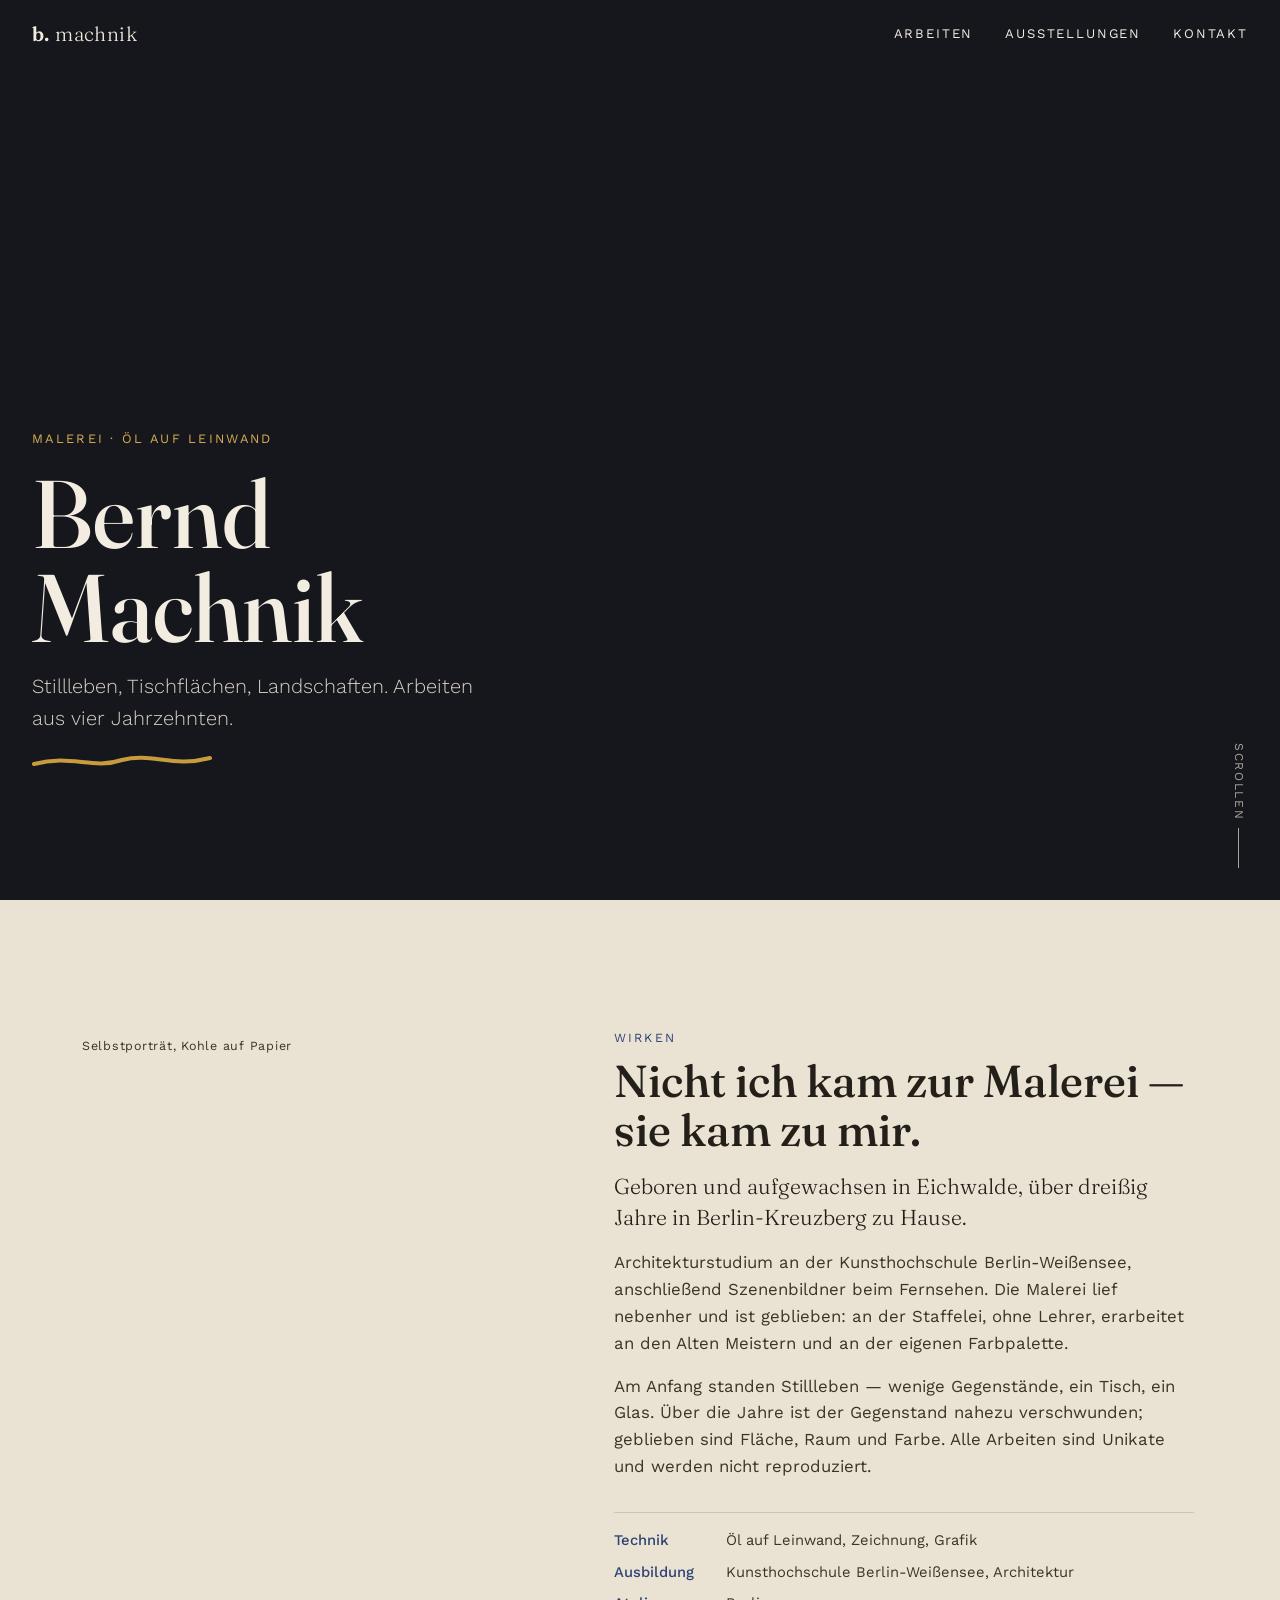
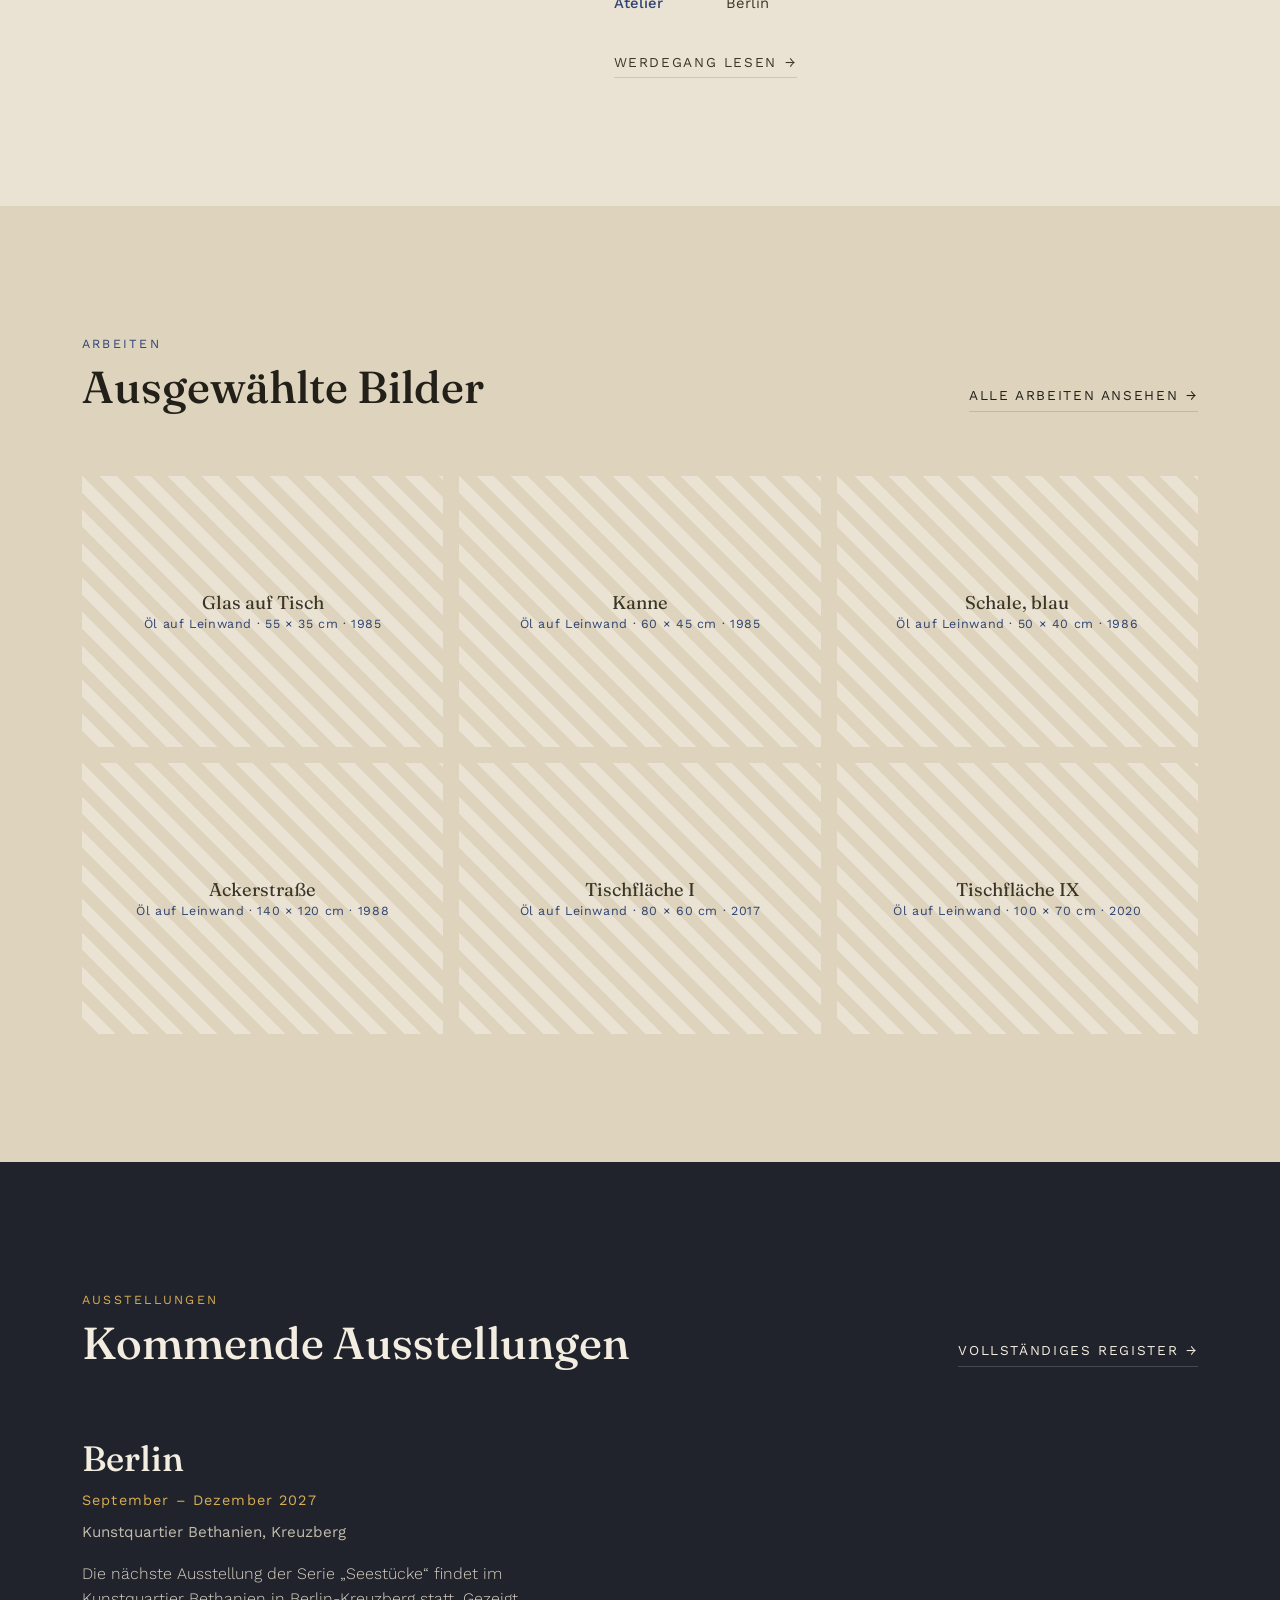
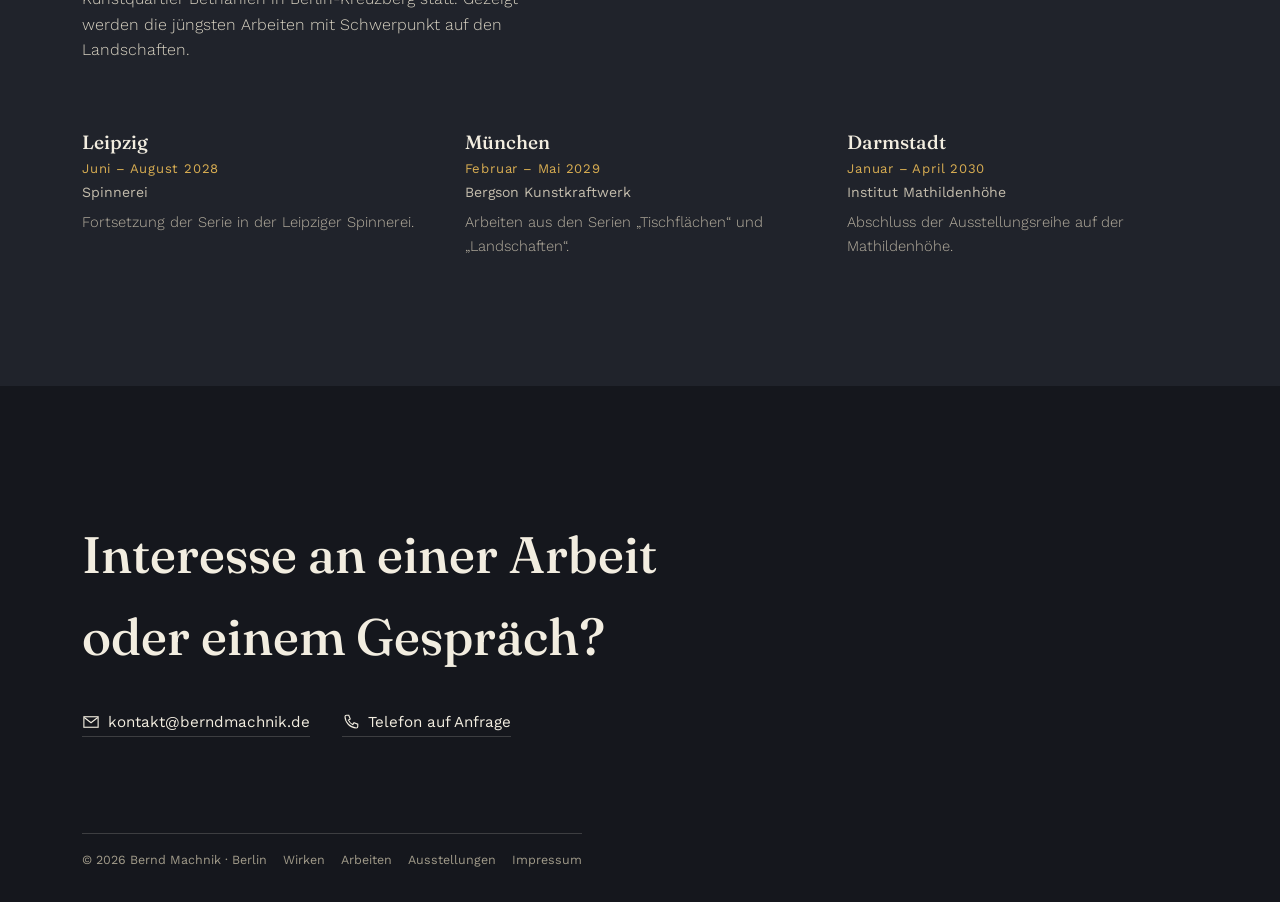
==== bmachnik/index.html @ 5a275e88 "Add files via upload" ====
<!DOCTYPE html>
<html lang="de">
<head>
  <meta charset="UTF-8">
  <meta name="viewport" content="width=device-width, initial-scale=1.0">
  <title>Bernd Machnik — Malerei</title>
  <meta name="description" content="Bernd Machnik, Maler in Berlin. Stillleben, Tischflächen, Landschaften und Grafik. Arbeiten aus vier Jahrzehnten.">
  <link rel="icon" href="icons/favicon.svg" type="image/svg+xml">
  <link rel="stylesheet" href="style.css">
</head>
<body>

  <!-- ============================================
       NAVIGATION
       Diese Navigation ist auf jeder Seite gleich.
       Änderst du hier etwas, ändere es bitte auch in
       wirken.html, arbeiten.html und ausstellungen.html.
       „Wirken“ steht bewusst NICHT im Menü — die Seite ist
       über die Startseite und die Fußzeile erreichbar.
       ============================================ -->
  <nav class="nav">
    <a href="index.html" class="nav__mark">b.<span> machnik</span></a>

    <button class="nav__toggle" type="button" aria-expanded="false" aria-controls="nav-links">
      <span></span><span></span><span></span>
      <span class="visually-hidden">Menü öffnen</span>
    </button>

    <ul class="nav__links" id="nav-links">
      <li><a href="arbeiten.html">Arbeiten</a></li>
      <li><a href="ausstellungen.html">Ausstellungen</a></li>
      <li><a href="#kontakt">Kontakt</a></li>
    </ul>
  </nav>


  <!-- ============================================
       HERO
       Bild austauschen: assets/hero.jpg
       (Empfehlung: ein Atelierfoto oder ein Bildausschnitt,
       quer, mindestens 2000 px breit)
       ============================================ -->
  <header class="hero" id="top">
    <img src="assets/hero.jpg" alt="Atelieransicht mit Arbeiten von Bernd Machnik" class="hero__image" onerror="this.style.display='none'">
    <div class="hero__scrim"></div>
    <div class="hero__content">
      <span class="hero__eyebrow">Malerei · Öl auf Leinwand</span>
      <h1 class="hero__name">Bernd<br>Machnik</h1>
      <p class="hero__tagline">Stillleben, Tischflächen, Landschaften. Arbeiten aus vier Jahrzehnten.</p>
      <svg class="brushstroke" viewBox="0 0 180 22" fill="none" xmlns="http://www.w3.org/2000/svg" aria-hidden="true">
        <path d="M2 14 C 40 4, 60 20, 90 10 C 120 2, 140 18, 178 8" stroke-width="4" stroke-linecap="round"/>
      </svg>
    </div>
    <span class="scroll-cue">Scrollen</span>
  </header>


  <!-- ============================================
       WIRKEN  (Kurzprofil)
       Der ausführliche Werdegang steht auf wirken.html.
       ============================================ -->
  <section class="wirken reveal" id="wirken">
    <div class="container wirken__grid">

      <figure class="wirken__portrait">
        <img src="assets/portrait.jpg" alt="Bernd Machnik, Selbstporträt" onerror="this.style.display='none'">
        <figcaption>Selbstporträt, Kohle auf Papier</figcaption>
      </figure>

      <div>
        <span class="section-label">Wirken</span>
        <h2 class="section-title">Nicht ich kam zur Malerei — sie kam zu mir.</h2>

        <div class="wirken__body">
          <p class="lead">
            Geboren und aufgewachsen in Eichwalde, über dreißig Jahre in Berlin-Kreuzberg
            zu Hause.
          </p>
          <p>
            Architekturstudium an der Kunsthochschule Berlin-Weißensee, anschließend
            Szenenbildner beim Fernsehen. Die Malerei lief nebenher und ist geblieben:
            an der Staffelei, ohne Lehrer, erarbeitet an den Alten Meistern und an der
            eigenen Farbpalette.
          </p>
          <p>
            Am Anfang standen Stillleben — wenige Gegenstände, ein Tisch, ein Glas.
            Über die Jahre ist der Gegenstand nahezu verschwunden; geblieben sind
            Fläche, Raum und Farbe. Alle Arbeiten sind Unikate und werden nicht
            reproduziert.
          </p>

          <div class="wirken__facts">
            <dl>
              <dt>Technik</dt>
              <dd>Öl auf Leinwand, Zeichnung, Grafik</dd>
              <dt>Ausbildung</dt>
              <dd>Kunsthochschule Berlin-Weißensee, Architektur</dd>
              <dt>Atelier</dt>
              <dd>Berlin</dd>
            </dl>
          </div>

          <p class="wirken__more">
            <a href="wirken.html" class="link-more">Werdegang lesen <span aria-hidden="true">→</span></a>
          </p>
        </div>
      </div>

    </div>
  </section>


  <!-- ============================================
       ARBEITEN  (Vorschau)
       Die Bilder kommen aus daten.js — alle Einträge
       mit  start: true.  Hier ist nichts einzutragen.
       ============================================ -->
  <section class="works reveal" id="arbeiten">
    <div class="container">

      <div class="section-head">
        <div>
          <span class="section-label">Arbeiten</span>
          <h2 class="section-title">Ausgewählte Bilder</h2>
        </div>
        <a href="arbeiten.html" class="link-more">Alle Arbeiten ansehen <span aria-hidden="true">→</span></a>
      </div>

      <div class="works__preview" data-works="preview"></div>

    </div>
  </section>


  <!-- ============================================
       AUSSTELLUNGEN  (Vorschau)
       Kommt ebenfalls aus daten.js.
       ============================================ -->
  <section class="shows reveal" id="ausstellungen">
    <div class="container">

      <div class="section-head">
        <div>
          <span class="section-label">Ausstellungen</span>
          <h2 class="section-title">Kommende Ausstellungen</h2>
        </div>
        <a href="ausstellungen.html" class="link-more link-more--light">Vollständiges Register <span aria-hidden="true">→</span></a>
      </div>

      <div class="show-feature" data-shows="feature"></div>
      <div class="show-cards" data-shows="cards"></div>

    </div>
  </section>


  <!-- ============================================
       KONTAKT / FUSSZEILE
       E-Mail-Adresse hier eintragen.
       ============================================ -->
  <footer class="contact" id="kontakt">
    <div class="container contact__inner">
      <h2 class="contact__title">Interesse an einer Arbeit oder einem Gespräch?</h2>

      <div class="contact__links">
        <a href="mailto:kontakt@berndmachnik.de" class="contact__link">
          <svg viewBox="0 0 24 24" fill="none" stroke="currentColor" stroke-width="1.5" aria-hidden="true">
            <rect x="2.5" y="5" width="19" height="14"/><path d="m3 6 9 7 9-7"/>
          </svg>
          kontakt@berndmachnik.de
        </a>
        <a href="tel:+49000000000" class="contact__link">
          <svg viewBox="0 0 24 24" fill="none" stroke="currentColor" stroke-width="1.5" aria-hidden="true">
            <path d="M6 3h3l2 5-2.5 1.5a12 12 0 0 0 6 6L16 13l5 2v3a2 2 0 0 1-2 2A16 16 0 0 1 4 5a2 2 0 0 1 2-2Z"/>
          </svg>
          Telefon auf Anfrage
        </a>
      </div>

      <div class="footer-bar">
        <span>© <span data-jahr>2026</span> Bernd Machnik · Berlin</span>
        <nav aria-label="Weitere Seiten">
          <a href="wirken.html">Wirken</a>
          <a href="arbeiten.html">Arbeiten</a>
          <a href="ausstellungen.html">Ausstellungen</a>
          <a href="impressum.html">Impressum</a>
        </nav>
      </div>
    </div>
  </footer>

  <script src="daten.js"></script>
  <script src="script.js"></script>
</body>
</html>
---- bmachnik/style.css ----
/* ============================================
   BERND MACHNIK — MALEREI
   Stylesheet

   Aufbau dieser Datei:
     1  Design-Tokens (Farben, Schriften, Abstände)
     2  Grundlagen
     3  Navigation
     4  Hero (nur Startseite)
     5  Seitenkopf (Unterseiten)
     6  Abschnitts-Überschriften
     7  Wirken / Profil
     8  Arbeiten (Raster, Filter, Lightbox)
     9  Ausstellungen
    10  Kontakt / Fußzeile
    11  Scroll-Einblendung
    12  Responsive

   Farben änderst du am besten NUR in Block 1.
   ============================================ */


/* ============================================
   1  DESIGN TOKENS
   ============================================ */

@import url('https://fonts.googleapis.com/css2?family=Fraunces:ital,opsz,wght@0,9..144,300;0,9..144,500;0,9..144,600;1,9..144,400&family=Work+Sans:wght@300;400;500;600&display=swap');

:root {
  --linen: #eae3d3;
  --linen-deep: #ded4bd;
  --linen-light: #f2ede0;
  --ink: #23201a;
  --ink-soft: #3a3527;
  --indigo: #20232b;
  --indigo-deep: #15171d;
  --ultramarine: #2e4374;
  --ochre: #c89b3c;
  --ochre-bright: #d9ae52;

  --line: rgba(35, 32, 26, 0.15);
  --line-light: rgba(242, 237, 224, 0.18);

  --font-display: 'Fraunces', Georgia, serif;
  --font-body: 'Work Sans', -apple-system, BlinkMacSystemFont, sans-serif;

  --space-1: 0.5rem;
  --space-2: 1rem;
  --space-3: 2rem;
  --space-4: 4rem;
  --space-5: 8rem;

  --nav-h: 68px;

  --ease: cubic-bezier(0.22, 1, 0.36, 1);
}


/* ============================================
   2  GRUNDLAGEN
   ============================================ */

* {
  box-sizing: border-box;
  margin: 0;
  padding: 0;
}

html {
  scroll-behavior: smooth;
  scroll-padding-top: var(--nav-h);
}

@media (prefers-reduced-motion: reduce) {
  html { scroll-behavior: auto; }
  *, *::before, *::after {
    animation-duration: 0.01ms !important;
    transition-duration: 0.01ms !important;
    scroll-behavior: auto !important;
  }
}

body {
  background: var(--linen);
  color: var(--ink);
  font-family: var(--font-body);
  font-weight: 400;
  line-height: 1.6;
  overflow-x: hidden;
}

a { color: inherit; }

img {
  max-width: 100%;
  display: block;
}

:focus-visible {
  outline: 3px solid var(--ochre);
  outline-offset: 3px;
}

.container {
  max-width: 1180px;
  margin: 0 auto;
  padding: 0 var(--space-3);
}

.container--wide {
  max-width: 1440px;
}

/* Nur für Screenreader sichtbar */
.visually-hidden {
  position: absolute;
  width: 1px; height: 1px;
  padding: 0; margin: -1px;
  overflow: hidden;
  clip: rect(0 0 0 0);
  white-space: nowrap;
}

/* Textlink mit Pfeil, z. B. „Alle Arbeiten ansehen“ */
.link-more {
  display: inline-flex;
  align-items: center;
  gap: 0.6em;
  font-size: 0.85rem;
  letter-spacing: 0.12em;
  text-transform: uppercase;
  text-decoration: none;
  padding-bottom: 4px;
  border-bottom: 1px solid var(--line);
  transition: border-color 0.3s var(--ease), color 0.3s var(--ease), gap 0.3s var(--ease);
}

.link-more:hover,
.link-more:focus-visible {
  color: var(--ultramarine);
  border-color: var(--ultramarine);
  gap: 1em;
}

.link-more--light {
  border-color: var(--line-light);
}

.link-more--light:hover,
.link-more--light:focus-visible {
  color: var(--ochre-bright);
  border-color: var(--ochre-bright);
}


/* ============================================
   3  NAVIGATION
   Liegt fest oben. Über dem Hero ist sie
   transparent, danach (und auf allen
   Unterseiten) hat sie einen Hintergrund.
   ============================================ */

.nav {
  position: fixed;
  top: 0; left: 0; right: 0;
  z-index: 60;
  height: var(--nav-h);
  display: flex;
  align-items: center;
  justify-content: space-between;
  padding: 0 var(--space-3);
  color: var(--linen-light);
  transition: background-color 0.4s var(--ease), color 0.4s var(--ease),
              box-shadow 0.4s var(--ease), border-color 0.4s var(--ease);
  border-bottom: 1px solid transparent;
}

/* Zustand: Hintergrund sichtbar */
.nav.is-solid,
.nav--solid {
  background: rgba(234, 227, 211, 0.94);
  backdrop-filter: blur(10px);
  -webkit-backdrop-filter: blur(10px);
  color: var(--ink);
  border-bottom-color: var(--line);
}

.nav__mark {
  font-family: var(--font-display);
  font-weight: 600;
  font-size: 1.25rem;
  letter-spacing: 0.02em;
  text-decoration: none;
  white-space: nowrap;
}

.nav__mark span {
  font-weight: 300;
}

.nav__links {
  display: flex;
  align-items: center;
  gap: var(--space-3);
  list-style: none;
}

.nav__links a {
  font-size: 0.82rem;
  letter-spacing: 0.14em;
  text-transform: uppercase;
  text-decoration: none;
  position: relative;
  padding: 4px 0;
  display: inline-block;
}

.nav__links a::after {
  content: '';
  position: absolute;
  left: 0; bottom: 0;
  width: 0; height: 1px;
  background: currentColor;
  transition: width 0.3s var(--ease);
}

.nav__links a:hover::after,
.nav__links a:focus-visible::after,
.nav__links a[aria-current="page"]::after {
  width: 100%;
}

/* Menü-Schalter für Mobilgeräte */
.nav__toggle {
  display: none;
  width: 40px; height: 40px;
  border: none;
  background: none;
  color: inherit;
  cursor: pointer;
  padding: 8px;
}

.nav__toggle span {
  display: block;
  height: 1.5px;
  background: currentColor;
  margin: 5px 0;
  transition: transform 0.3s var(--ease), opacity 0.3s var(--ease);
}

.nav.is-open .nav__toggle span:nth-child(1) { transform: translateY(6.5px) rotate(45deg); }
.nav.is-open .nav__toggle span:nth-child(2) { opacity: 0; }
.nav.is-open .nav__toggle span:nth-child(3) { transform: translateY(-6.5px) rotate(-45deg); }


/* ============================================
   4  HERO (nur Startseite)
   Bild austauschen: assets/hero.jpg
   ============================================ */

.hero {
  position: relative;
  height: 100svh;
  min-height: 560px;
  display: flex;
  align-items: flex-end;
  overflow: hidden;
  background: var(--indigo-deep);
}

.hero__image {
  position: absolute;
  inset: 0;
  width: 100%; height: 100%;
  object-fit: cover;
  opacity: 0.85;
  transform: scale(1.04);
}

.hero__scrim {
  position: absolute;
  inset: 0;
  background: linear-gradient(180deg,
    rgba(21, 23, 29, 0.45) 0%,
    rgba(21, 23, 29, 0.35) 45%,
    rgba(21, 23, 29, 0.92) 100%);
}

.hero__content {
  position: relative;
  z-index: 2;
  padding: 0 var(--space-3) var(--space-5);
  color: var(--linen-light);
  width: 100%;
}

.hero__eyebrow {
  font-size: 0.8rem;
  letter-spacing: 0.18em;
  text-transform: uppercase;
  color: var(--ochre-bright);
  display: block;
  margin-bottom: var(--space-2);
  opacity: 0;
  animation: fade-up 0.9s var(--ease) 0.2s forwards;
}

.hero__name {
  font-family: var(--font-display);
  font-weight: 500;
  font-size: clamp(2.6rem, 8vw, 6rem);
  line-height: 0.98;
  max-width: 14ch;
  opacity: 0;
  animation: fade-up 1s var(--ease) 0.4s forwards;
}

.hero__tagline {
  font-size: clamp(1rem, 2vw, 1.25rem);
  font-weight: 300;
  max-width: 38ch;
  margin-top: var(--space-2);
  color: #d8d2c2;
  opacity: 0;
  animation: fade-up 1s var(--ease) 0.6s forwards;
}

.brushstroke {
  display: block;
  width: 180px; height: 22px;
  margin-top: var(--space-2);
  opacity: 0;
  animation: fade-up 1s var(--ease) 0.8s forwards;
}

.brushstroke path { stroke: var(--ochre); }

@keyframes fade-up {
  from { opacity: 0; transform: translateY(16px); }
  to   { opacity: 1; transform: translateY(0); }
}

.scroll-cue {
  position: absolute;
  bottom: var(--space-3);
  right: var(--space-3);
  z-index: 2;
  color: #d8d2c2;
  font-size: 0.75rem;
  letter-spacing: 0.14em;
  text-transform: uppercase;
  writing-mode: vertical-rl;
  display: flex;
  align-items: center;
  gap: var(--space-1);
  opacity: 0.75;
}

.scroll-cue::after {
  content: '';
  width: 1px; height: 40px;
  background: currentColor;
  animation: scroll-pulse 2s ease-in-out infinite;
}

@keyframes scroll-pulse {
  0%, 100% { opacity: 0.3; }
  50%      { opacity: 1; }
}


/* ============================================
   5  SEITENKOPF (Unterseiten)
   ============================================ */

.page-head {
  padding: calc(var(--nav-h) + var(--space-4)) 0 var(--space-4);
  border-bottom: 1px solid var(--line);
}

.page-head__title {
  font-family: var(--font-display);
  font-weight: 500;
  font-size: clamp(2.4rem, 6vw, 4rem);
  line-height: 1.05;
}

.page-head__intro {
  margin-top: var(--space-2);
  max-width: 56ch;
  font-size: 1.05rem;
  font-weight: 300;
  color: var(--ink-soft);
}

.page-head__rule {
  width: 80px; height: 2px;
  background: var(--ochre);
  margin-top: var(--space-3);
}


/* ============================================
   6  ABSCHNITTS-ÜBERSCHRIFTEN
   ============================================ */

.section-label {
  font-size: 0.78rem;
  letter-spacing: 0.18em;
  text-transform: uppercase;
  color: var(--ultramarine);
  display: block;
  margin-bottom: var(--space-1);
}

.section-title {
  font-family: var(--font-display);
  font-weight: 500;
  font-size: clamp(1.8rem, 4vw, 2.8rem);
  line-height: 1.1;
}

.section-head {
  display: flex;
  align-items: flex-end;
  justify-content: space-between;
  gap: var(--space-3);
  flex-wrap: wrap;
  margin-bottom: var(--space-4);
}


/* ============================================
   7  WIRKEN / PROFIL
   ============================================ */

.wirken {
  position: relative;
  padding: var(--space-5) 0;
}

.wirken__grid {
  display: grid;
  grid-template-columns: 1fr 1.25fr;
  gap: var(--space-4);
  align-items: start;
}

.wirken__portrait {
  position: relative;
}

.wirken__portrait img {
  width: 100%;
  aspect-ratio: 4 / 5;
  object-fit: cover;
  filter: grayscale(0.15);
}

.wirken__portrait figcaption {
  margin-top: var(--space-1);
  font-size: 0.78rem;
  letter-spacing: 0.06em;
  color: var(--ink-soft);
}

.wirken__body {
  margin-top: var(--space-2);
  font-size: 1.05rem;
  max-width: 58ch;
  color: var(--ink-soft);
}

.wirken__body p + p { margin-top: var(--space-2); }

.wirken__body .lead {
  font-family: var(--font-display);
  font-size: 1.35rem;
  font-weight: 300;
  line-height: 1.45;
  color: var(--ink);
}

.wirken__facts {
  margin-top: var(--space-3);
  border-top: 1px solid var(--line);
  padding-top: var(--space-2);
}

.wirken__facts dl {
  display: grid;
  grid-template-columns: auto 1fr;
  gap: var(--space-1) var(--space-3);
  font-size: 0.92rem;
}

.wirken__facts dt {
  color: var(--ultramarine);
  font-weight: 500;
}

.wirken__more { margin-top: var(--space-3); }

/* Lebenslauf auf der Seite „Wirken“ */
.vita {
  padding: var(--space-5) 0;
  background: var(--linen-deep);
}

.vita__list {
  list-style: none;
  border-top: 1px solid var(--line);
  max-width: 900px;
}

.vita__list li {
  display: grid;
  grid-template-columns: 7rem 1fr;
  gap: var(--space-3);
  padding: var(--space-2) 0;
  border-bottom: 1px solid var(--line);
}

.vita__year {
  font-family: var(--font-display);
  font-weight: 500;
  color: var(--ultramarine);
  white-space: nowrap;
}

/* Zitat-Block */
.pull-quote {
  padding: var(--space-5) 0;
}

.pull-quote blockquote {
  font-family: var(--font-display);
  font-weight: 300;
  font-style: italic;
  font-size: clamp(1.3rem, 3vw, 2rem);
  line-height: 1.4;
  max-width: 24ch;
  border-left: 2px solid var(--ochre);
  padding-left: var(--space-3);
}

.pull-quote cite {
  display: block;
  margin-top: var(--space-2);
  font-family: var(--font-body);
  font-style: normal;
  font-size: 0.85rem;
  letter-spacing: 0.1em;
  text-transform: uppercase;
  color: var(--ink-soft);
}


/* ============================================
   8  ARBEITEN
   ============================================ */

.works {
  padding: var(--space-5) 0;
  background: var(--linen-deep);
}

.works--page {
  background: var(--linen);
  padding-top: var(--space-4);
}

/* --- Filter --- */

.filters {
  display: flex;
  flex-wrap: wrap;
  gap: var(--space-1);
  margin-bottom: var(--space-4);
}

.filter-btn {
  font-family: inherit;
  font-size: 0.82rem;
  letter-spacing: 0.08em;
  color: var(--ink-soft);
  background: transparent;
  border: 1px solid var(--line);
  padding: 0.6em 1.2em;
  cursor: pointer;
  transition: background-color 0.3s var(--ease), color 0.3s var(--ease),
              border-color 0.3s var(--ease);
}

.filter-btn em {
  font-style: normal;
  opacity: 0.6;
  margin-left: 0.4em;
}

.filter-btn:hover {
  border-color: var(--ultramarine);
  color: var(--ultramarine);
}

.filter-btn[aria-pressed="true"] {
  background: var(--indigo);
  border-color: var(--indigo);
  color: var(--linen-light);
}

.filter-btn[aria-pressed="true"] em { opacity: 0.7; }

/* --- Vorschau-Raster (Startseite): gleichmäßig --- */

.works__preview {
  display: grid;
  grid-template-columns: repeat(3, 1fr);
  gap: var(--space-2);
}

.works__preview .work {
  aspect-ratio: 4 / 3;
}

.works__preview .work img {
  width: 100%; height: 100%;
  object-fit: cover;
}

/* --- Volles Raster (Seite „Arbeiten“): echte Bildformate --- */

.works__grid {
  column-count: 3;
  column-gap: var(--space-2);
}

.works__grid .work {
  break-inside: avoid;
  margin-bottom: var(--space-2);
}

.works__empty {
  padding: var(--space-4) 0;
  color: var(--ink-soft);
  font-style: italic;
}

/* --- Einzelnes Werk --- */

.work {
  position: relative;
  display: block;
  width: 100%;
  overflow: hidden;
  background: var(--linen);
  border: none;
  padding: 0;
  cursor: zoom-in;
  text-align: left;
  font-family: inherit;
  color: inherit;
}

.work img {
  width: 100%;
  transition: transform 0.7s var(--ease), filter 0.7s var(--ease);
}

.work:hover img,
.work:focus-visible img {
  transform: scale(1.04);
  filter: saturate(1.06);
}

.work__caption {
  position: absolute;
  inset: auto 0 0 0;
  padding: var(--space-3) var(--space-2) var(--space-2);
  color: var(--linen-light);
  background: linear-gradient(0deg, rgba(21, 23, 29, 0.9) 0%, rgba(21, 23, 29, 0) 100%);
  transform: translateY(8px);
  opacity: 0;
  transition: opacity 0.4s var(--ease), transform 0.4s var(--ease);
}

.work:hover .work__caption,
.work:focus-visible .work__caption {
  opacity: 1;
  transform: translateY(0);
}

.work__caption span { display: block; }

.work__title {
  font-family: var(--font-display);
  font-size: 1.15rem;
  line-height: 1.2;
}

.work__meta {
  font-size: 0.78rem;
  letter-spacing: 0.05em;
  color: var(--ochre-bright);
  margin-top: 2px;
}

/* Platzhalter, solange eine Bilddatei noch fehlt */
.work.is-missing {
  background: repeating-linear-gradient(
    45deg,
    var(--linen-deep),
    var(--linen-deep) 12px,
    var(--linen) 12px,
    var(--linen) 24px
  );
  aspect-ratio: 4 / 3;
  display: flex;
  align-items: center;
  justify-content: center;
  cursor: default;
}

.work.is-missing img { display: none; }

.work.is-missing .work__caption {
  position: static;
  opacity: 1;
  transform: none;
  background: none;
  color: var(--ink-soft);
  text-align: center;
  padding: var(--space-2);
}

.work.is-missing .work__meta { color: var(--ultramarine); }

/* --- Lightbox --- */

.lightbox {
  position: fixed;
  inset: 0;
  z-index: 100;
  background: rgba(21, 23, 29, 0.96);
  display: flex;
  align-items: center;
  justify-content: center;
  padding: var(--space-3);
  opacity: 0;
  visibility: hidden;
  transition: opacity 0.35s var(--ease), visibility 0.35s var(--ease);
}

.lightbox.is-open {
  opacity: 1;
  visibility: visible;
}

.lightbox__figure {
  max-width: min(1100px, 92vw);
  max-height: 88vh;
  display: flex;
  flex-direction: column;
  align-items: center;
  gap: var(--space-2);
}

.lightbox__figure img {
  max-height: 76vh;
  width: auto;
  object-fit: contain;
}

.lightbox__caption {
  color: var(--linen-light);
  text-align: center;
  font-size: 0.9rem;
}

.lightbox__caption strong {
  font-family: var(--font-display);
  font-weight: 500;
  font-size: 1.1rem;
  display: block;
}

.lightbox__caption span {
  color: #a19b8a;
  letter-spacing: 0.05em;
}

.lightbox__btn {
  position: absolute;
  background: none;
  border: 1px solid var(--line-light);
  color: var(--linen-light);
  width: 48px; height: 48px;
  font-size: 1.4rem;
  line-height: 1;
  cursor: pointer;
  transition: border-color 0.3s var(--ease), color 0.3s var(--ease);
}

.lightbox__btn:hover { border-color: var(--ochre-bright); color: var(--ochre-bright); }

.lightbox__close { top: var(--space-3); right: var(--space-3); }
.lightbox__prev  { left: var(--space-3);  top: 50%; transform: translateY(-50%); }
.lightbox__next  { right: var(--space-3); top: 50%; transform: translateY(-50%); }


/* ============================================
   9  AUSSTELLUNGEN
   ============================================ */

.shows {
  padding: var(--space-5) 0;
  background: var(--indigo);
  color: var(--linen-light);
}

.shows .section-label { color: var(--ochre-bright); }

/* Große, hervorgehobene Ausstellung */
.show-feature {
  display: grid;
  grid-template-columns: 1.15fr 1fr;
  gap: var(--space-4);
  align-items: center;
  margin-bottom: var(--space-4);
}

.show-feature__media {
  aspect-ratio: 16 / 10;
  overflow: hidden;
  background: var(--indigo-deep);
}

.show-feature__media img {
  width: 100%; height: 100%;
  object-fit: cover;
}

.show-feature__place {
  font-family: var(--font-display);
  font-weight: 500;
  font-size: clamp(1.5rem, 3vw, 2.2rem);
}

.show-feature__date {
  color: var(--ochre-bright);
  font-size: 0.9rem;
  letter-spacing: 0.08em;
  margin-top: 2px;
}

.show-feature__house {
  margin-top: var(--space-1);
  font-size: 0.95rem;
  color: #c3bcac;
}

.show-feature__text {
  margin-top: var(--space-2);
  max-width: 46ch;
  font-weight: 300;
  color: #d8d2c2;
}

/* Reihe kleinerer Ausstellungen */
.show-cards {
  display: grid;
  grid-template-columns: repeat(3, 1fr);
  gap: var(--space-3);
}

.show-card__media {
  aspect-ratio: 3 / 2;
  overflow: hidden;
  background: var(--indigo-deep);
  margin-bottom: var(--space-2);
}

.show-card__media img {
  width: 100%; height: 100%;
  object-fit: cover;
  transition: transform 0.7s var(--ease);
}

.show-card:hover .show-card__media img { transform: scale(1.04); }

.show-card__place {
  font-family: var(--font-display);
  font-weight: 500;
  font-size: 1.2rem;
}

.show-card__date {
  color: var(--ochre-bright);
  font-size: 0.82rem;
  letter-spacing: 0.06em;
}

.show-card__house {
  font-size: 0.88rem;
  color: #c3bcac;
  margin-top: 2px;
}

.show-card__text {
  margin-top: var(--space-1);
  font-size: 0.92rem;
  font-weight: 300;
  color: #b8b1a1;
}

.shows__footer {
  margin-top: var(--space-4);
  padding-top: var(--space-3);
  border-top: 1px solid var(--line-light);
}

/* Register auf der Seite „Ausstellungen“ */
.register {
  padding: var(--space-4) 0 var(--space-5);
}

.register__group + .register__group { margin-top: var(--space-5); }

.register__heading {
  font-family: var(--font-display);
  font-weight: 500;
  font-size: 1.6rem;
  padding-bottom: var(--space-1);
  border-bottom: 2px solid var(--ochre);
  margin-bottom: var(--space-3);
  display: inline-block;
}

.register__list { list-style: none; }

.register__item {
  display: grid;
  grid-template-columns: 11rem 1fr;
  gap: var(--space-3);
  padding: var(--space-3) 0;
  border-bottom: 1px solid var(--line);
}

.register__when {
  font-family: var(--font-display);
  font-weight: 500;
  color: var(--ultramarine);
  line-height: 1.3;
}

.register__place {
  font-family: var(--font-display);
  font-weight: 500;
  font-size: 1.25rem;
}

.register__house {
  font-size: 0.95rem;
  color: var(--ink-soft);
  margin-top: 2px;
}

.register__text {
  margin-top: var(--space-1);
  max-width: 62ch;
  font-weight: 300;
  color: var(--ink-soft);
}


/* ============================================
   10  KONTAKT / FUSSZEILE
   ============================================ */

.contact {
  background: var(--indigo-deep);
  color: var(--linen-light);
  padding: var(--space-5) 0 var(--space-3);
}

.contact__inner {
  display: flex;
  flex-direction: column;
  align-items: flex-start;
  gap: var(--space-3);
}

.contact__title {
  font-family: var(--font-display);
  font-weight: 500;
  font-size: clamp(2rem, 5vw, 3.2rem);
  max-width: 18ch;
}

.contact__links {
  display: flex;
  gap: var(--space-3);
  flex-wrap: wrap;
}

.contact__link {
  display: inline-flex;
  align-items: center;
  gap: var(--space-1);
  text-decoration: none;
  font-size: 0.95rem;
  padding-bottom: 2px;
  border-bottom: 1px solid var(--line-light);
  transition: border-color 0.3s var(--ease), color 0.3s var(--ease);
}

.contact__link:hover,
.contact__link:focus-visible {
  border-color: var(--ochre-bright);
  color: var(--ochre-bright);
}

.contact__link svg,
.contact__link img { width: 18px; height: 18px; }

.footer-bar {
  margin-top: var(--space-4);
  padding-top: var(--space-2);
  border-top: 1px solid var(--line-light);
  display: flex;
  justify-content: space-between;
  align-items: center;
  font-size: 0.78rem;
  color: #a19b8a;
  flex-wrap: wrap;
  gap: var(--space-2);
}

.footer-bar nav {
  display: flex;
  gap: var(--space-2);
  flex-wrap: wrap;
}

.footer-bar a {
  text-decoration: none;
  transition: color 0.3s var(--ease);
}

.footer-bar a:hover { color: var(--ochre-bright); }


/* ============================================
   11  SCROLL-EINBLENDUNG
   ============================================ */

.reveal {
  opacity: 0;
  transform: translateY(24px);
  transition: opacity 0.8s var(--ease), transform 0.8s var(--ease);
}

.reveal.is-visible {
  opacity: 1;
  transform: translateY(0);
}


/* ============================================
   12  RESPONSIVE
   ============================================ */

@media (max-width: 1000px) {
  .works__grid { column-count: 2; }
  .show-cards  { grid-template-columns: repeat(2, 1fr); }
}

@media (max-width: 800px) {
  :root { --space-5: 5rem; --space-4: 3rem; }

  .wirken__grid,
  .show-feature {
    grid-template-columns: 1fr;
    gap: var(--space-3);
  }

  .works__preview { grid-template-columns: repeat(2, 1fr); }

  .register__item,
  .vita__list li {
    grid-template-columns: 1fr;
    gap: var(--space-1);
  }

  /* Mobiles Menü */
  .nav__toggle { display: block; }

  .nav__links {
    position: fixed;
    inset: var(--nav-h) 0 auto 0;
    flex-direction: column;
    align-items: flex-start;
    gap: 0;
    background: var(--linen);
    border-bottom: 1px solid var(--line);
    color: var(--ink);
    padding: var(--space-2) var(--space-3) var(--space-3);
    transform: translateY(-120%);
    transition: transform 0.4s var(--ease);
  }

  .nav.is-open .nav__links { transform: translateY(0); }

  .nav__links a {
    font-size: 1rem;
    padding: var(--space-2) 0;
    width: 100%;
  }
}

@media (max-width: 560px) {
  :root { --space-3: 1.25rem; }

  .works__preview,
  .works__grid { column-count: 1; grid-template-columns: 1fr; }

  .show-cards { grid-template-columns: 1fr; }

  .lightbox__prev { left: var(--space-1); }
  .lightbox__next { right: var(--space-1); }

  .footer-bar { flex-direction: column; align-items: flex-start; }
}

@media print {
  .nav, .scroll-cue, .lightbox, .filters { display: none !important; }
  .reveal { opacity: 1; transform: none; }
  body { background: #fff; color: #000; }
}
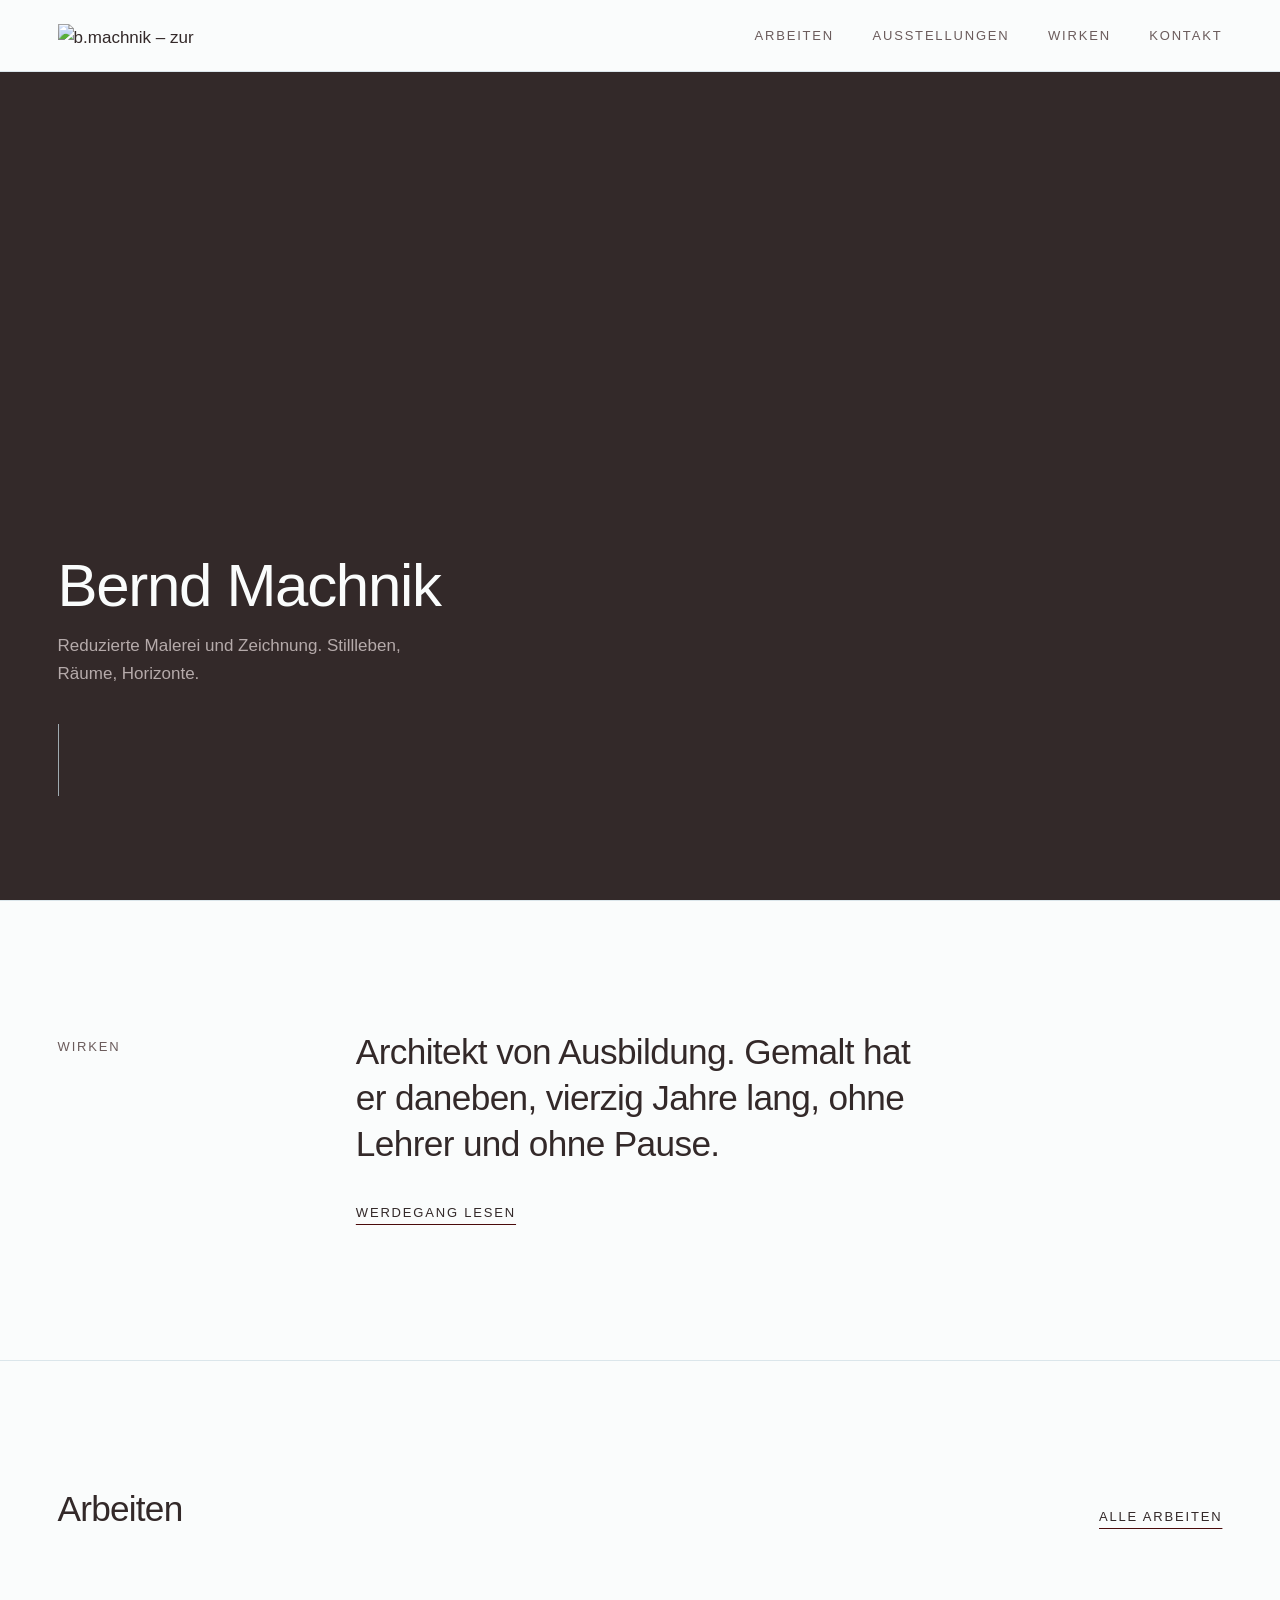
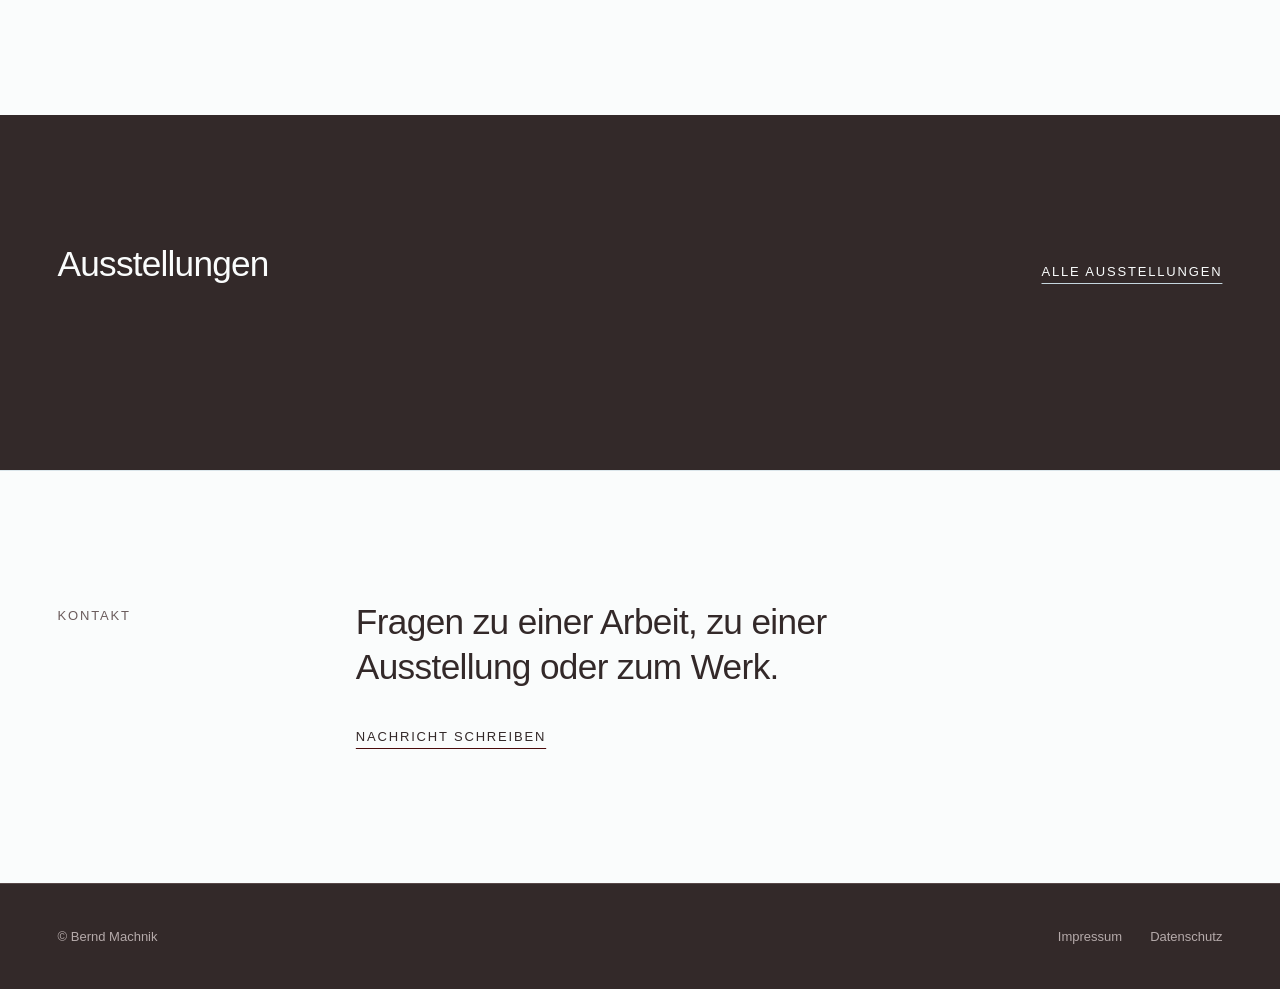
==== commit e8efaaa0: "Add files via upload" ====
--- a/bmachnik/index.html
+++ b/bmachnik/index.html
@@ -1,195 +1,120 @@
-<!DOCTYPE html>
+<!doctype html>
 <html lang="de">
 <head>
-  <meta charset="UTF-8">
-  <meta name="viewport" content="width=device-width, initial-scale=1.0">
-  <title>Bernd Machnik — Malerei</title>
-  <meta name="description" content="Bernd Machnik, Maler in Berlin. Stillleben, Tischflächen, Landschaften und Grafik. Arbeiten aus vier Jahrzehnten.">
-  <link rel="icon" href="icons/favicon.svg" type="image/svg+xml">
+  <meta charset="utf-8">
+  <meta name="viewport" content="width=device-width, initial-scale=1">
+  <title>Bernd Machnik – Malerei und Zeichnung</title>
+  <meta name="description" content="Bernd Machnik, Maler und Zeichner, Atelier in Wildau bei Berlin. Stillleben, Tischflächen, Landschaften und Zeichnungen mit dem Kugelschreiber.">
+  <meta name="theme-color" content="#fafcfc">
+  <link rel="canonical" href="https://berndmachnik.de/">
+  <meta property="og:type" content="website">
+  <meta property="og:locale" content="de_DE">
+  <meta property="og:site_name" content="b.machnik">
+  <meta property="og:title" content="Bernd Machnik – Malerei und Zeichnung">
+  <meta property="og:description" content="Stillleben, Tischflächen, Landschaften und Zeichnungen.">
+  <meta property="og:url" content="https://berndmachnik.de/">
+  <meta property="og:image" content="https://berndmachnik.de/bilder/seite/og.jpg">
+  <link rel="icon" href="favicon.svg" type="image/svg+xml">
+  <link rel="preload" href="fonts/work-sans-latin-wght-normal.woff2" as="font" type="font/woff2" crossorigin>
   <link rel="stylesheet" href="style.css">
+  <script>document.documentElement.classList.add("js");</script>
+  <script src="daten.js" defer></script>
+  <script src="site.js" defer></script>
 </head>
-<body>
+<body data-seite="start">
+  <a class="sprunglink" href="#inhalt">Zum Inhalt</a>
 
-  <!-- ============================================
-       NAVIGATION
-       Diese Navigation ist auf jeder Seite gleich.
-       Änderst du hier etwas, ändere es bitte auch in
-       wirken.html, arbeiten.html und ausstellungen.html.
-       „Wirken“ steht bewusst NICHT im Menü — die Seite ist
-       über die Startseite und die Fußzeile erreichbar.
-       ============================================ -->
-  <nav class="nav">
-    <a href="index.html" class="nav__mark">b.<span> machnik</span></a>
-
-    <button class="nav__toggle" type="button" aria-expanded="false" aria-controls="nav-links">
-      <span></span><span></span><span></span>
-      <span class="visually-hidden">Menü öffnen</span>
-    </button>
-
-    <ul class="nav__links" id="nav-links">
-      <li><a href="arbeiten.html">Arbeiten</a></li>
-      <li><a href="ausstellungen.html">Ausstellungen</a></li>
-      <li><a href="#kontakt">Kontakt</a></li>
-    </ul>
-  </nav>
-
-
-  <!-- ============================================
-       HERO
-       Bild austauschen: assets/hero.jpg
-       (Empfehlung: ein Atelierfoto oder ein Bildausschnitt,
-       quer, mindestens 2000 px breit)
-       ============================================ -->
-  <header class="hero" id="top">
-    <img src="assets/hero.jpg" alt="Atelieransicht mit Arbeiten von Bernd Machnik" class="hero__image" onerror="this.style.display='none'">
-    <div class="hero__scrim"></div>
-    <div class="hero__content">
-      <span class="hero__eyebrow">Malerei · Öl auf Leinwand</span>
-      <h1 class="hero__name">Bernd<br>Machnik</h1>
-      <p class="hero__tagline">Stillleben, Tischflächen, Landschaften. Arbeiten aus vier Jahrzehnten.</p>
-      <svg class="brushstroke" viewBox="0 0 180 22" fill="none" xmlns="http://www.w3.org/2000/svg" aria-hidden="true">
-        <path d="M2 14 C 40 4, 60 20, 90 10 C 120 2, 140 18, 178 8" stroke-width="4" stroke-linecap="round"/>
-      </svg>
+  <header class="kopf" data-kopf>
+    <div class="innen kopf__innen">
+      <a class="wortmarke" href="index.html"><img src="bilder/seite/logo.webp" alt="b.machnik – zur Startseite" width="400" height="59"></a>
+      <nav class="navigation" aria-label="Hauptnavigation">
+        <ul>
+          <li><a href="arbeiten.html">Arbeiten</a></li>
+          <li><a href="ausstellungen.html">Ausstellungen</a></li>
+          <li><a href="wirken.html">Wirken</a></li>
+          <li><a href="kontakt.html">Kontakt</a></li>
+        </ul>
+      </nav>
+      <button class="menue-knopf knopf-text" type="button" aria-haspopup="dialog" aria-expanded="false" aria-controls="menue" data-menue-oeffnen>Menü</button>
     </div>
-    <span class="scroll-cue">Scrollen</span>
   </header>
 
+  <dialog class="menue" id="menue" aria-label="Menü">
+    <div class="innen menue__kopf">
+      <a class="wortmarke" href="index.html"><img src="bilder/seite/logo.webp" alt="b.machnik – zur Startseite" width="400" height="59"></a>
+      <button class="knopf-text" type="button" data-menue-schliessen>Schließen</button>
+    </div>
+    <nav class="innen" aria-label="Hauptnavigation">
+      <ul>
+        <li><a href="arbeiten.html">Arbeiten</a></li>
+        <li><a href="ausstellungen.html">Ausstellungen</a></li>
+        <li><a href="wirken.html">Wirken</a></li>
+        <li><a href="kontakt.html">Kontakt</a></li>
+      </ul>
+    </nav>
+  </dialog>
 
-  <!-- ============================================
-       WIRKEN  (Kurzprofil)
-       Der ausführliche Werdegang steht auf wirken.html.
-       ============================================ -->
-  <section class="wirken reveal" id="wirken">
-    <div class="container wirken__grid">
+  <main id="inhalt">
+    <section class="hero dunkel" aria-labelledby="hero-titel">
+      <div class="hero__buehne" data-hero aria-hidden="true"></div>
+      <div class="hero__schleier" aria-hidden="true"></div>
+      <div class="innen hero__text">
+        <h1 id="hero-titel">Bernd Machnik</h1>
+        <p class="hero__zeile">Reduzierte Malerei und Zeichnung. Stillleben, Räume, Horizonte.</p>
+        <span class="hero__strich" aria-hidden="true"></span>
+      </div>
+    </section>
 
-      <figure class="wirken__portrait">
-        <img src="assets/portrait.jpg" alt="Bernd Machnik, Selbstporträt" onerror="this.style.display='none'">
-        <figcaption>Selbstporträt, Kohle auf Papier</figcaption>
-      </figure>
-
-      <div>
-        <span class="section-label">Wirken</span>
-        <h2 class="section-title">Nicht ich kam zur Malerei — sie kam zu mir.</h2>
-
-        <div class="wirken__body">
-          <p class="lead">
-            Geboren und aufgewachsen in Eichwalde, über dreißig Jahre in Berlin-Kreuzberg
-            zu Hause.
-          </p>
-          <p>
-            Architekturstudium an der Kunsthochschule Berlin-Weißensee, anschließend
-            Szenenbildner beim Fernsehen. Die Malerei lief nebenher und ist geblieben:
-            an der Staffelei, ohne Lehrer, erarbeitet an den Alten Meistern und an der
-            eigenen Farbpalette.
-          </p>
-          <p>
-            Am Anfang standen Stillleben — wenige Gegenstände, ein Tisch, ein Glas.
-            Über die Jahre ist der Gegenstand nahezu verschwunden; geblieben sind
-            Fläche, Raum und Farbe. Alle Arbeiten sind Unikate und werden nicht
-            reproduziert.
-          </p>
-
-          <div class="wirken__facts">
-            <dl>
-              <dt>Technik</dt>
-              <dd>Öl auf Leinwand, Zeichnung, Grafik</dd>
-              <dt>Ausbildung</dt>
-              <dd>Kunsthochschule Berlin-Weißensee, Architektur</dd>
-              <dt>Atelier</dt>
-              <dd>Berlin</dd>
-            </dl>
-          </div>
-
-          <p class="wirken__more">
-            <a href="wirken.html" class="link-more">Werdegang lesen <span aria-hidden="true">→</span></a>
-          </p>
+    <section class="abschnitt" aria-labelledby="wirken-titel">
+      <div class="innen teaser">
+        <h2 id="wirken-titel" class="etikett">Wirken</h2>
+        <div class="teaser__inhalt">
+          <p class="teaser__satz">Architekt von Ausbildung. Gemalt hat er daneben, vierzig Jahre lang, ohne Lehrer und ohne Pause.</p>
+          <a class="verweis" href="wirken.html">Werdegang lesen</a>
         </div>
       </div>
+    </section>
 
-    </div>
-  </section>
+    <section class="abschnitt" aria-labelledby="arbeiten-titel">
+      <div class="innen">
+        <div class="abschnitt__kopf">
+          <h2 id="arbeiten-titel">Arbeiten</h2>
+          <a class="verweis" href="arbeiten.html">Alle Arbeiten</a>
+        </div>
+        <ul class="raster" data-start-werke></ul>
+        <noscript><p class="hinweis">Die Werkauswahl wird mit JavaScript angezeigt.</p></noscript>
+      </div>
+    </section>
 
+    <section class="abschnitt dunkel" aria-labelledby="ausstellungen-titel">
+      <div class="innen">
+        <div class="abschnitt__kopf">
+          <h2 id="ausstellungen-titel">Ausstellungen</h2>
+          <a class="verweis" href="ausstellungen.html">Alle Ausstellungen</a>
+        </div>
+        <div data-start-ausstellungen></div>
+      </div>
+    </section>
 
-  <!-- ============================================
-       ARBEITEN  (Vorschau)
-       Die Bilder kommen aus daten.js — alle Einträge
-       mit  start: true.  Hier ist nichts einzutragen.
-       ============================================ -->
-  <section class="works reveal" id="arbeiten">
-    <div class="container">
+    <section class="abschnitt" aria-labelledby="kontakt-titel">
+      <div class="innen teaser">
+        <h2 id="kontakt-titel" class="etikett">Kontakt</h2>
+        <div class="teaser__inhalt">
+          <p class="teaser__satz">Fragen zu einer Arbeit, zu einer Ausstellung oder zum Werk.</p>
+          <a class="verweis" href="kontakt.html">Nachricht schreiben</a>
+        </div>
+      </div>
+    </section>
+  </main>
 
-      <div class="section-head">
-        <div>
-          <span class="section-label">Arbeiten</span>
-          <h2 class="section-title">Ausgewählte Bilder</h2>
-        </div>
-        <a href="arbeiten.html" class="link-more">Alle Arbeiten ansehen <span aria-hidden="true">→</span></a>
-      </div>
-
-      <div class="works__preview" data-works="preview"></div>
-
-    </div>
-  </section>
-
-
-  <!-- ============================================
-       AUSSTELLUNGEN  (Vorschau)
-       Kommt ebenfalls aus daten.js.
-       ============================================ -->
-  <section class="shows reveal" id="ausstellungen">
-    <div class="container">
-
-      <div class="section-head">
-        <div>
-          <span class="section-label">Ausstellungen</span>
-          <h2 class="section-title">Kommende Ausstellungen</h2>
-        </div>
-        <a href="ausstellungen.html" class="link-more link-more--light">Vollständiges Register <span aria-hidden="true">→</span></a>
-      </div>
-
-      <div class="show-feature" data-shows="feature"></div>
-      <div class="show-cards" data-shows="cards"></div>
-
-    </div>
-  </section>
-
-
-  <!-- ============================================
-       KONTAKT / FUSSZEILE
-       E-Mail-Adresse hier eintragen.
-       ============================================ -->
-  <footer class="contact" id="kontakt">
-    <div class="container contact__inner">
-      <h2 class="contact__title">Interesse an einer Arbeit oder einem Gespräch?</h2>
-
-      <div class="contact__links">
-        <a href="mailto:kontakt@berndmachnik.de" class="contact__link">
-          <svg viewBox="0 0 24 24" fill="none" stroke="currentColor" stroke-width="1.5" aria-hidden="true">
-            <rect x="2.5" y="5" width="19" height="14"/><path d="m3 6 9 7 9-7"/>
-          </svg>
-          kontakt@berndmachnik.de
-        </a>
-        <a href="tel:+49000000000" class="contact__link">
-          <svg viewBox="0 0 24 24" fill="none" stroke="currentColor" stroke-width="1.5" aria-hidden="true">
-            <path d="M6 3h3l2 5-2.5 1.5a12 12 0 0 0 6 6L16 13l5 2v3a2 2 0 0 1-2 2A16 16 0 0 1 4 5a2 2 0 0 1 2-2Z"/>
-          </svg>
-          Telefon auf Anfrage
-        </a>
-      </div>
-
-      <div class="footer-bar">
-        <span>© <span data-jahr>2026</span> Bernd Machnik · Berlin</span>
-        <nav aria-label="Weitere Seiten">
-          <a href="wirken.html">Wirken</a>
-          <a href="arbeiten.html">Arbeiten</a>
-          <a href="ausstellungen.html">Ausstellungen</a>
-          <a href="impressum.html">Impressum</a>
-        </nav>
-      </div>
+  <footer class="fuss dunkel">
+    <div class="innen fuss__innen">
+      <p>© Bernd Machnik</p>
+      <ul>
+        <li><a href="impressum.html">Impressum</a></li>
+        <li><a href="impressum.html#datenschutz">Datenschutz</a></li>
+      </ul>
     </div>
   </footer>
-
-  <script src="daten.js"></script>
-  <script src="script.js"></script>
 </body>
 </html>
--- a/bmachnik/style.css
+++ b/bmachnik/style.css
@@ -1,1140 +1,1317 @@
-/* ============================================
-   BERND MACHNIK — MALEREI
-   Stylesheet
-
-   Aufbau dieser Datei:
-     1  Design-Tokens (Farben, Schriften, Abstände)
-     2  Grundlagen
-     3  Navigation
-     4  Hero (nur Startseite)
-     5  Seitenkopf (Unterseiten)
-     6  Abschnitts-Überschriften
-     7  Wirken / Profil
-     8  Arbeiten (Raster, Filter, Lightbox)
-     9  Ausstellungen
-    10  Kontakt / Fußzeile
-    11  Scroll-Einblendung
-    12  Responsive
-
-   Farben änderst du am besten NUR in Block 1.
-   ============================================ */
-
-
-/* ============================================
-   1  DESIGN TOKENS
-   ============================================ */
-
-@import url('https://fonts.googleapis.com/css2?family=Fraunces:ital,opsz,wght@0,9..144,300;0,9..144,500;0,9..144,600;1,9..144,400&family=Work+Sans:wght@300;400;500;600&display=swap');
+/* ==========================================================================
+   b.machnik – Stylesheet
+   Alle Farben, Schriften und Grundmaße stehen im :root-Block direkt unten.
+   Farbwerte (Hex) kommen nur dort vor; alles andere verweist auf Variablen.
+   ========================================================================== */
+
+/* Schriften -----------------------------------------------------------------
+   Work Sans liegt im Ordner fonts/ und wird mitgeliefert.
+   Für die Überschriften ist Inter vorgesehen. Die Datei lässt sich jederzeit
+   nachrüsten — siehe PFLEGE.md, Abschnitt „Schrift nachrüsten“. Solange sie
+   fehlt, greift automatisch die Systemschrift (Helvetica Neue, Arial).
+   -------------------------------------------------------------------------- */
+
+/* Zum Nachrüsten von Inter: die beiden folgenden Zeilen entkommentieren,
+   also das Sternchen-Paar davor und dahinter entfernen.
+@font-face {
+  font-family: "Inter Variable";
+  src: url("fonts/inter-latin-wght-normal.woff2") format("woff2");
+  font-weight: 100 900;
+  font-style: normal;
+  font-display: swap;
+}
+*/
+
+@font-face {
+  font-family: "Work Sans";
+  src: url("fonts/work-sans-latin-wght-normal.woff2") format("woff2");
+  font-weight: 100 900;
+  font-style: normal;
+  font-display: swap;
+}
 
 :root {
-  --linen: #eae3d3;
-  --linen-deep: #ded4bd;
-  --linen-light: #f2ede0;
-  --ink: #23201a;
-  --ink-soft: #3a3527;
-  --indigo: #20232b;
-  --indigo-deep: #15171d;
-  --ultramarine: #2e4374;
-  --ochre: #c89b3c;
-  --ochre-bright: #d9ae52;
-
-  --line: rgba(35, 32, 26, 0.15);
-  --line-light: rgba(242, 237, 224, 0.18);
-
-  --font-display: 'Fraunces', Georgia, serif;
-  --font-body: 'Work Sans', -apple-system, BlinkMacSystemFont, sans-serif;
-
-  --space-1: 0.5rem;
-  --space-2: 1rem;
-  --space-3: 2rem;
-  --space-4: 4rem;
-  --space-5: 8rem;
-
-  --nav-h: 68px;
-
-  --ease: cubic-bezier(0.22, 1, 0.36, 1);
-}
-
-
-/* ============================================
-   2  GRUNDLAGEN
-   ============================================ */
-
-* {
+  /* Farben — Vorgabe Bernd Machnik, Oktober 2026.
+     Die vier Grundwerte stehen zuerst, darunter nur Aufhellungen und
+     Abdunklungen davon. Andere Farben kommen auf der Seite nicht vor. */
+  --weiss:          #fafcfc;   /* helle Grundfläche */
+  --grau:           #c5d6de;   /* zweite helle Fläche, Platzhalter */
+  --dunkel:         #332929;   /* dunkle Fläche und Text auf hell */
+  --akzent:         #4a0b0b;   /* Akzent auf hell: Links, Linien, Fokus */
+
+  --grau-linie:     #dbe6eb;   /* Haarlinien auf hell */
+  --dunkel-tief:    #241d1d;   /* Werkansicht (Lightbox) */
+  --dunkel-flaeche: #453838;   /* Platzhalter auf dunkel */
+  --dunkel-linie:   #574848;   /* Haarlinien auf dunkel */
+  --leise-hell:     #6b5c5c;   /* gedämpfter Text auf hell */
+  --leise-dunkel:   #b5aaaa;   /* gedämpfter Text auf dunkel */
+  --akzent-dunkel:  #c5d6de;   /* Akzent auf dunkel (dort ist 4a0b0b unlesbar) */
+
+  /* Schriften */
+  --schrift-titel: "Inter Variable", Inter, "Helvetica Neue", Helvetica, Arial, sans-serif;
+  --schrift-text:  "Work Sans", -apple-system, "Segoe UI", Helvetica, Arial, sans-serif;
+
+  /* Schriftgrößen */
+  --groesse-titel:     clamp(2.25rem, 1.55rem + 2.9vw, 3.75rem);
+  --groesse-abschnitt: clamp(1.5rem, 1.2rem + 1.25vw, 2.25rem);
+  --groesse-text:      1.0625rem;
+  --groesse-klein:     0.8125rem;
+
+  /* Maße */
+  --breite:      90rem;                          /* maximale Inhaltsbreite */
+  --rand:        clamp(1rem, 4.5vw, 4rem);       /* seitlicher Rand */
+  --abstand:     clamp(1rem, 2.2vw, 2rem);       /* Lücke im Raster */
+  --zeilenhoehe: clamp(10rem, 19vw, 19rem);      /* Bildhöhe im Werkraster */
+  --kopfhoehe:   4.5rem;
+  --sektion:     clamp(4.5rem, 10vw, 8.5rem);    /* Abstand zwischen Abschnitten */
+}
+
+/* Farbflächen: hell ist Standard, „dunkel“ für einzelne Blöcke ------------- */
+
+body,
+.hell {
+  --grund: var(--weiss);
+  --text: var(--dunkel);
+  --text-leise: var(--leise-hell);
+  --link: var(--dunkel);
+  --ton: var(--akzent);
+  --linie: var(--grau-linie);
+  --platzhalter: var(--grau);
+  --fokus: var(--akzent);
+}
+
+.dunkel {
+  --grund: var(--dunkel);
+  --text: var(--weiss);
+  --text-leise: var(--leise-dunkel);
+  --link: var(--weiss);
+  --ton: var(--akzent-dunkel);
+  --linie: var(--dunkel-linie);
+  --platzhalter: var(--dunkel-flaeche);
+  --fokus: var(--akzent-dunkel);
+}
+
+/* Grundlagen ---------------------------------------------------------------- */
+
+*,
+*::before,
+*::after {
   box-sizing: border-box;
-  margin: 0;
+}
+
+html {
+  -webkit-text-size-adjust: 100%;
+  text-size-adjust: 100%;
+}
+
+html:has(dialog[open]) {
+  overflow: hidden;
+}
+
+body {
+  margin: 0;
+  min-height: 100vh;
+  display: flex;
+  flex-direction: column;
+  background: var(--grund);
+  color: var(--text);
+  font-family: var(--schrift-text);
+  font-size: var(--groesse-text);
+  font-weight: 400;
+  line-height: 1.65;
+  font-kerning: normal;
+  -webkit-font-smoothing: antialiased;
+  -moz-osx-font-smoothing: grayscale;
+}
+
+main {
+  display: block;
+  flex: 1 0 auto;
+}
+
+img {
+  display: block;
+  max-width: 100%;
+  height: auto;
+}
+
+h1,
+h2,
+h3 {
+  margin: 0;
+  font-family: var(--schrift-titel);
+  font-weight: 500;
+  line-height: 1.12;
+  letter-spacing: -0.022em;
+  text-wrap: balance;
+}
+
+p {
+  margin: 0 0 1em;
+  text-wrap: pretty;
+}
+
+p:last-child {
+  margin-bottom: 0;
+}
+
+a {
+  color: var(--link);
+  text-decoration-line: underline;
+  text-decoration-color: var(--ton);
+  text-decoration-thickness: 1px;
+  text-underline-offset: 0.22em;
+}
+
+a:hover {
+  text-decoration-color: currentColor;
+}
+
+:focus-visible {
+  outline: 2px solid var(--fokus);
+  outline-offset: 3px;
+}
+
+[id] {
+  scroll-margin-top: calc(var(--kopfhoehe) + 1.5rem);
+}
+
+button {
+  font: inherit;
+  color: inherit;
+}
+
+.unsichtbar {
+  position: absolute;
+  width: 1px;
+  height: 1px;
+  margin: -1px;
   padding: 0;
-}
-
-html {
-  scroll-behavior: smooth;
-  scroll-padding-top: var(--nav-h);
-}
-
-@media (prefers-reduced-motion: reduce) {
-  html { scroll-behavior: auto; }
-  *, *::before, *::after {
-    animation-duration: 0.01ms !important;
-    transition-duration: 0.01ms !important;
-    scroll-behavior: auto !important;
-  }
-}
-
-body {
-  background: var(--linen);
-  color: var(--ink);
-  font-family: var(--font-body);
-  font-weight: 400;
-  line-height: 1.6;
-  overflow-x: hidden;
-}
-
-a { color: inherit; }
-
-img {
-  max-width: 100%;
-  display: block;
-}
-
-:focus-visible {
-  outline: 3px solid var(--ochre);
-  outline-offset: 3px;
-}
-
-.container {
-  max-width: 1180px;
-  margin: 0 auto;
-  padding: 0 var(--space-3);
-}
-
-.container--wide {
-  max-width: 1440px;
-}
-
-/* Nur für Screenreader sichtbar */
-.visually-hidden {
-  position: absolute;
-  width: 1px; height: 1px;
-  padding: 0; margin: -1px;
   overflow: hidden;
   clip: rect(0 0 0 0);
   white-space: nowrap;
-}
-
-/* Textlink mit Pfeil, z. B. „Alle Arbeiten ansehen“ */
-.link-more {
-  display: inline-flex;
-  align-items: center;
-  gap: 0.6em;
-  font-size: 0.85rem;
-  letter-spacing: 0.12em;
+  border: 0;
+}
+
+.innen {
+  width: 100%;
+  max-width: var(--breite);
+  margin-inline: auto;
+  padding-inline: var(--rand);
+}
+
+.sprunglink {
+  position: absolute;
+  top: -10rem;
+  left: var(--rand);
+  z-index: 100;
+  padding: 0.6rem 1rem;
+  background: var(--weiss);
+  color: var(--dunkel);
+  text-decoration: none;
+}
+
+.sprunglink:focus {
+  top: 1rem;
+}
+
+/* Kleine Beschriftungen: Etiketten, Verweise, Knöpfe ------------------------ */
+
+.etikett,
+.verweis,
+.knopf-text {
+  font-family: var(--schrift-text);
+  font-size: var(--groesse-klein);
+  font-weight: 450;
+  line-height: 1.4;
+  letter-spacing: 0.14em;
   text-transform: uppercase;
-  text-decoration: none;
-  padding-bottom: 4px;
-  border-bottom: 1px solid var(--line);
-  transition: border-color 0.3s var(--ease), color 0.3s var(--ease), gap 0.3s var(--ease);
-}
-
-.link-more:hover,
-.link-more:focus-visible {
-  color: var(--ultramarine);
-  border-color: var(--ultramarine);
-  gap: 1em;
-}
-
-.link-more--light {
-  border-color: var(--line-light);
-}
-
-.link-more--light:hover,
-.link-more--light:focus-visible {
-  color: var(--ochre-bright);
-  border-color: var(--ochre-bright);
-}
-
-
-/* ============================================
-   3  NAVIGATION
-   Liegt fest oben. Über dem Hero ist sie
-   transparent, danach (und auf allen
-   Unterseiten) hat sie einen Hintergrund.
-   ============================================ */
-
-.nav {
+}
+
+.etikett {
+  color: var(--text-leise);
+}
+
+.verweis {
+  display: inline-block;
+  padding-block: 0.6rem;
+  color: var(--text);
+  text-decoration-color: var(--ton);
+  text-underline-offset: 0.55em;
+}
+
+.knopf-text {
+  padding: 0.6rem 0;
+  border: 0;
+  background: none;
+  color: var(--text-leise);
+  cursor: pointer;
+}
+
+.knopf-text:hover {
+  color: var(--text);
+}
+
+.hinweis {
+  color: var(--text-leise);
+}
+
+/* Kopfzeile ----------------------------------------------------------------- */
+
+.kopf {
   position: fixed;
-  top: 0; left: 0; right: 0;
-  z-index: 60;
-  height: var(--nav-h);
+  inset: 0 0 auto 0;
+  z-index: 50;
+  height: var(--kopfhoehe);
+  background: var(--grund);
+  border-bottom: 1px solid var(--linie);
+  color: var(--text);
+}
+
+.kopf__innen {
   display: flex;
   align-items: center;
   justify-content: space-between;
-  padding: 0 var(--space-3);
-  color: var(--linen-light);
-  transition: background-color 0.4s var(--ease), color 0.4s var(--ease),
-              box-shadow 0.4s var(--ease), border-color 0.4s var(--ease);
-  border-bottom: 1px solid transparent;
-}
-
-/* Zustand: Hintergrund sichtbar */
-.nav.is-solid,
-.nav--solid {
-  background: rgba(234, 227, 211, 0.94);
-  backdrop-filter: blur(10px);
-  -webkit-backdrop-filter: blur(10px);
-  color: var(--ink);
-  border-bottom-color: var(--line);
-}
-
-.nav__mark {
-  font-family: var(--font-display);
-  font-weight: 600;
-  font-size: 1.25rem;
-  letter-spacing: 0.02em;
+  gap: 2rem;
+  height: 100%;
+}
+
+.wortmarke {
+  display: inline-flex;
+  align-items: center;
+  color: var(--text);
   text-decoration: none;
-  white-space: nowrap;
-}
-
-.nav__mark span {
-  font-weight: 300;
-}
-
-.nav__links {
+  padding-block: 0.5rem;
+}
+
+.wortmarke img {
+  width: auto;
+  height: 1.5rem;
+}
+
+/* Auf dunklem Grund wird das schwarze Logo aufgehellt. */
+.dunkel .wortmarke img {
+  filter: invert(1);
+}
+
+.navigation ul {
+  display: flex;
+  flex-wrap: wrap;
+  gap: 0 clamp(1.5rem, 3vw, 2.75rem);
+  margin: 0;
+  padding: 0;
+  list-style: none;
+}
+
+.navigation a {
+  display: inline-block;
+  padding-block: 0.6rem;
+  font-size: var(--groesse-klein);
+  font-weight: 450;
+  letter-spacing: 0.14em;
+  text-transform: uppercase;
+  color: var(--text-leise);
+  text-decoration-color: transparent;
+  text-underline-offset: 0.55em;
+}
+
+.navigation a:hover {
+  color: var(--text);
+}
+
+.navigation a[aria-current="page"] {
+  color: var(--text);
+  text-decoration-color: var(--ton);
+}
+
+.menue-knopf {
+  display: none;
+}
+
+@media (max-width: 47.99rem) {
+  .js .navigation {
+    display: none;
+  }
+
+  .js .menue-knopf {
+    display: inline-block;
+  }
+}
+
+/* Mobiles Menü (Overlay) ---------------------------------------------------- */
+
+.menue {
+  position: fixed;
+  inset: 0;
+  width: 100%;
+  height: 100%;
+  max-width: none;
+  max-height: none;
+  margin: 0;
+  padding: 0;
+  border: 0;
+  overflow-y: auto;
+  background: var(--grund);
+  color: var(--text);
+}
+
+.menue::backdrop {
+  background: var(--dunkel);
+}
+
+.menue__kopf {
   display: flex;
   align-items: center;
-  gap: var(--space-3);
+  justify-content: space-between;
+  height: var(--kopfhoehe);
+  border-bottom: 1px solid var(--linie);
+}
+
+.menue ul {
+  display: grid;
+  gap: 0.5rem;
+  margin: 0;
+  padding: 2.5rem 0;
   list-style: none;
 }
 
-.nav__links a {
-  font-size: 0.82rem;
-  letter-spacing: 0.14em;
-  text-transform: uppercase;
+.menue ul a {
+  display: inline-block;
+  padding-block: 0.4rem;
+  font-family: var(--schrift-titel);
+  font-size: var(--groesse-abschnitt);
+  font-weight: 500;
+  letter-spacing: -0.022em;
+  color: var(--text);
   text-decoration: none;
-  position: relative;
-  padding: 4px 0;
-  display: inline-block;
-}
-
-.nav__links a::after {
-  content: '';
-  position: absolute;
-  left: 0; bottom: 0;
-  width: 0; height: 1px;
-  background: currentColor;
-  transition: width 0.3s var(--ease);
-}
-
-.nav__links a:hover::after,
-.nav__links a:focus-visible::after,
-.nav__links a[aria-current="page"]::after {
-  width: 100%;
-}
-
-/* Menü-Schalter für Mobilgeräte */
-.nav__toggle {
-  display: none;
-  width: 40px; height: 40px;
-  border: none;
-  background: none;
-  color: inherit;
-  cursor: pointer;
-  padding: 8px;
-}
-
-.nav__toggle span {
-  display: block;
-  height: 1.5px;
-  background: currentColor;
-  margin: 5px 0;
-  transition: transform 0.3s var(--ease), opacity 0.3s var(--ease);
-}
-
-.nav.is-open .nav__toggle span:nth-child(1) { transform: translateY(6.5px) rotate(45deg); }
-.nav.is-open .nav__toggle span:nth-child(2) { opacity: 0; }
-.nav.is-open .nav__toggle span:nth-child(3) { transform: translateY(-6.5px) rotate(-45deg); }
-
-
-/* ============================================
-   4  HERO (nur Startseite)
-   Bild austauschen: assets/hero.jpg
-   ============================================ */
+}
+
+/* Startseite: Bildlauf im Kopfbereich ---------------------------------------
+   Vollflächiger Wechsel der Bilder aus daten.js (HINTERGRUND), alle 5 Sekunden
+   weich überblendet. Wer im Betriebssystem „Bewegung reduzieren“ eingestellt
+   hat, sieht nur das erste Bild — ohne Wechsel.
+   -------------------------------------------------------------------------- */
 
 .hero {
   position: relative;
-  height: 100svh;
-  min-height: 560px;
   display: flex;
   align-items: flex-end;
+  min-height: calc(100svh - var(--kopfhoehe));
+  margin-top: var(--kopfhoehe);
+  padding-block: clamp(3rem, 9vw, 6.5rem);
   overflow: hidden;
-  background: var(--indigo-deep);
-}
-
-.hero__image {
+  background: var(--grund);
+  color: var(--text);
+}
+
+.hero__buehne {
   position: absolute;
   inset: 0;
-  width: 100%; height: 100%;
-  object-fit: cover;
-  opacity: 0.85;
-  transform: scale(1.04);
-}
-
-.hero__scrim {
+  margin: 0;
+}
+
+.hero__buehne img {
   position: absolute;
   inset: 0;
-  background: linear-gradient(180deg,
-    rgba(21, 23, 29, 0.45) 0%,
-    rgba(21, 23, 29, 0.35) 45%,
-    rgba(21, 23, 29, 0.92) 100%);
-}
-
-.hero__content {
+  width: 100%;
+  height: 100%;
+  object-fit: cover;
+  opacity: 0;
+  transition: opacity 1.6s ease-in-out;
+}
+
+.hero__buehne img.ist-sichtbar {
+  opacity: 1;
+}
+
+/* Schleier, damit die Schrift auf jedem Bild lesbar bleibt.
+   Zwei Verläufe: von unten und von links, dort steht die Schrift. */
+.hero__schleier {
+  position: absolute;
+  inset: 0;
+  background:
+    linear-gradient(
+      to top,
+      color-mix(in srgb, var(--dunkel) 93%, transparent) 0%,
+      color-mix(in srgb, var(--dunkel) 62%, transparent) 38%,
+      color-mix(in srgb, var(--dunkel) 25%, transparent) 100%
+    ),
+    linear-gradient(
+      to right,
+      color-mix(in srgb, var(--dunkel) 62%, transparent) 0%,
+      color-mix(in srgb, var(--dunkel) 10%, transparent) 55%,
+      transparent 100%
+    );
+}
+
+.hero__text {
   position: relative;
-  z-index: 2;
-  padding: 0 var(--space-3) var(--space-5);
-  color: var(--linen-light);
   width: 100%;
 }
 
-.hero__eyebrow {
-  font-size: 0.8rem;
-  letter-spacing: 0.18em;
-  text-transform: uppercase;
-  color: var(--ochre-bright);
+.hero__text h1 {
+  font-size: var(--groesse-titel);
+  margin-bottom: 0.8rem;
+}
+
+.hero__zeile {
+  max-width: 38ch;
+  margin-bottom: clamp(1.5rem, 3vw, 2.25rem);
+  color: var(--text-leise);
+}
+
+/* Der Strich, der früher unter „Scrollen“ stand — bleibt als Gestaltungselement */
+.hero__strich {
   display: block;
-  margin-bottom: var(--space-2);
-  opacity: 0;
-  animation: fade-up 0.9s var(--ease) 0.2s forwards;
-}
-
-.hero__name {
-  font-family: var(--font-display);
-  font-weight: 500;
-  font-size: clamp(2.6rem, 8vw, 6rem);
-  line-height: 0.98;
-  max-width: 14ch;
-  opacity: 0;
-  animation: fade-up 1s var(--ease) 0.4s forwards;
-}
-
-.hero__tagline {
-  font-size: clamp(1rem, 2vw, 1.25rem);
-  font-weight: 300;
-  max-width: 38ch;
-  margin-top: var(--space-2);
-  color: #d8d2c2;
-  opacity: 0;
-  animation: fade-up 1s var(--ease) 0.6s forwards;
-}
-
-.brushstroke {
-  display: block;
-  width: 180px; height: 22px;
-  margin-top: var(--space-2);
-  opacity: 0;
-  animation: fade-up 1s var(--ease) 0.8s forwards;
-}
-
-.brushstroke path { stroke: var(--ochre); }
-
-@keyframes fade-up {
-  from { opacity: 0; transform: translateY(16px); }
-  to   { opacity: 1; transform: translateY(0); }
-}
-
-.scroll-cue {
-  position: absolute;
-  bottom: var(--space-3);
-  right: var(--space-3);
-  z-index: 2;
-  color: #d8d2c2;
-  font-size: 0.75rem;
-  letter-spacing: 0.14em;
-  text-transform: uppercase;
-  writing-mode: vertical-rl;
-  display: flex;
-  align-items: center;
-  gap: var(--space-1);
+  width: 1px;
+  height: clamp(2.5rem, 6vw, 4.5rem);
+  background: var(--ton);
   opacity: 0.75;
 }
 
-.scroll-cue::after {
-  content: '';
-  width: 1px; height: 40px;
-  background: currentColor;
-  animation: scroll-pulse 2s ease-in-out infinite;
-}
-
-@keyframes scroll-pulse {
-  0%, 100% { opacity: 0.3; }
-  50%      { opacity: 1; }
-}
-
-
-/* ============================================
-   5  SEITENKOPF (Unterseiten)
-   ============================================ */
-
-.page-head {
-  padding: calc(var(--nav-h) + var(--space-4)) 0 var(--space-4);
-  border-bottom: 1px solid var(--line);
-}
-
-.page-head__title {
-  font-family: var(--font-display);
-  font-weight: 500;
-  font-size: clamp(2.4rem, 6vw, 4rem);
-  line-height: 1.05;
-}
-
-.page-head__intro {
-  margin-top: var(--space-2);
-  max-width: 56ch;
-  font-size: 1.05rem;
-  font-weight: 300;
-  color: var(--ink-soft);
-}
-
-.page-head__rule {
-  width: 80px; height: 2px;
-  background: var(--ochre);
-  margin-top: var(--space-3);
-}
-
-
-/* ============================================
-   6  ABSCHNITTS-ÜBERSCHRIFTEN
-   ============================================ */
-
-.section-label {
-  font-size: 0.78rem;
-  letter-spacing: 0.18em;
-  text-transform: uppercase;
-  color: var(--ultramarine);
-  display: block;
-  margin-bottom: var(--space-1);
-}
-
-.section-title {
-  font-family: var(--font-display);
-  font-weight: 500;
-  font-size: clamp(1.8rem, 4vw, 2.8rem);
-  line-height: 1.1;
-}
-
-.section-head {
-  display: flex;
-  align-items: flex-end;
-  justify-content: space-between;
-  gap: var(--space-3);
-  flex-wrap: wrap;
-  margin-bottom: var(--space-4);
-}
-
-
-/* ============================================
-   7  WIRKEN / PROFIL
-   ============================================ */
-
-.wirken {
-  position: relative;
-  padding: var(--space-5) 0;
-}
-
-.wirken__grid {
-  display: grid;
-  grid-template-columns: 1fr 1.25fr;
-  gap: var(--space-4);
-  align-items: start;
-}
-
-.wirken__portrait {
-  position: relative;
-}
-
-.wirken__portrait img {
-  width: 100%;
-  aspect-ratio: 4 / 5;
-  object-fit: cover;
-  filter: grayscale(0.15);
-}
-
-.wirken__portrait figcaption {
-  margin-top: var(--space-1);
-  font-size: 0.78rem;
-  letter-spacing: 0.06em;
-  color: var(--ink-soft);
-}
-
-.wirken__body {
-  margin-top: var(--space-2);
-  font-size: 1.05rem;
-  max-width: 58ch;
-  color: var(--ink-soft);
-}
-
-.wirken__body p + p { margin-top: var(--space-2); }
-
-.wirken__body .lead {
-  font-family: var(--font-display);
-  font-size: 1.35rem;
-  font-weight: 300;
-  line-height: 1.45;
-  color: var(--ink);
-}
-
-.wirken__facts {
-  margin-top: var(--space-3);
-  border-top: 1px solid var(--line);
-  padding-top: var(--space-2);
-}
-
-.wirken__facts dl {
-  display: grid;
-  grid-template-columns: auto 1fr;
-  gap: var(--space-1) var(--space-3);
-  font-size: 0.92rem;
-}
-
-.wirken__facts dt {
-  color: var(--ultramarine);
-  font-weight: 500;
-}
-
-.wirken__more { margin-top: var(--space-3); }
-
-/* Lebenslauf auf der Seite „Wirken“ */
-.vita {
-  padding: var(--space-5) 0;
-  background: var(--linen-deep);
-}
-
-.vita__list {
-  list-style: none;
-  border-top: 1px solid var(--line);
-  max-width: 900px;
-}
-
-.vita__list li {
-  display: grid;
-  grid-template-columns: 7rem 1fr;
-  gap: var(--space-3);
-  padding: var(--space-2) 0;
-  border-bottom: 1px solid var(--line);
-}
-
-.vita__year {
-  font-family: var(--font-display);
-  font-weight: 500;
-  color: var(--ultramarine);
-  white-space: nowrap;
-}
-
-/* Zitat-Block */
-.pull-quote {
-  padding: var(--space-5) 0;
-}
-
-.pull-quote blockquote {
-  font-family: var(--font-display);
-  font-weight: 300;
-  font-style: italic;
-  font-size: clamp(1.3rem, 3vw, 2rem);
-  line-height: 1.4;
-  max-width: 24ch;
-  border-left: 2px solid var(--ochre);
-  padding-left: var(--space-3);
-}
-
-.pull-quote cite {
-  display: block;
-  margin-top: var(--space-2);
-  font-family: var(--font-body);
-  font-style: normal;
-  font-size: 0.85rem;
-  letter-spacing: 0.1em;
-  text-transform: uppercase;
-  color: var(--ink-soft);
-}
-
-
-/* ============================================
-   8  ARBEITEN
-   ============================================ */
-
-.works {
-  padding: var(--space-5) 0;
-  background: var(--linen-deep);
-}
-
-.works--page {
-  background: var(--linen);
-  padding-top: var(--space-4);
-}
-
-/* --- Filter --- */
-
-.filters {
+@media (prefers-reduced-motion: reduce) {
+  .hero__buehne img {
+    transition: none;
+  }
+}
+
+/* Abschnitte ---------------------------------------------------------------- */
+
+.abschnitt {
+  padding-block: var(--sektion);
+  border-top: 1px solid var(--linie);
+}
+
+/* Ein Abschnitt mit der Klasse „dunkel“ bekommt die dunkle Fläche. */
+.abschnitt.dunkel {
+  background: var(--grund);
+  color: var(--text);
+  border-top-color: transparent;
+}
+
+.abschnitt__kopf {
   display: flex;
   flex-wrap: wrap;
-  gap: var(--space-1);
-  margin-bottom: var(--space-4);
-}
-
-.filter-btn {
-  font-family: inherit;
-  font-size: 0.82rem;
-  letter-spacing: 0.08em;
-  color: var(--ink-soft);
-  background: transparent;
-  border: 1px solid var(--line);
-  padding: 0.6em 1.2em;
-  cursor: pointer;
-  transition: background-color 0.3s var(--ease), color 0.3s var(--ease),
-              border-color 0.3s var(--ease);
-}
-
-.filter-btn em {
-  font-style: normal;
-  opacity: 0.6;
-  margin-left: 0.4em;
-}
-
-.filter-btn:hover {
-  border-color: var(--ultramarine);
-  color: var(--ultramarine);
-}
-
-.filter-btn[aria-pressed="true"] {
-  background: var(--indigo);
-  border-color: var(--indigo);
-  color: var(--linen-light);
-}
-
-.filter-btn[aria-pressed="true"] em { opacity: 0.7; }
-
-/* --- Vorschau-Raster (Startseite): gleichmäßig --- */
-
-.works__preview {
-  display: grid;
-  grid-template-columns: repeat(3, 1fr);
-  gap: var(--space-2);
-}
-
-.works__preview .work {
-  aspect-ratio: 4 / 3;
-}
-
-.works__preview .work img {
-  width: 100%; height: 100%;
-  object-fit: cover;
-}
-
-/* --- Volles Raster (Seite „Arbeiten“): echte Bildformate --- */
-
-.works__grid {
-  column-count: 3;
-  column-gap: var(--space-2);
-}
-
-.works__grid .work {
-  break-inside: avoid;
-  margin-bottom: var(--space-2);
-}
-
-.works__empty {
-  padding: var(--space-4) 0;
-  color: var(--ink-soft);
-  font-style: italic;
-}
-
-/* --- Einzelnes Werk --- */
-
-.work {
+  align-items: baseline;
+  justify-content: space-between;
+  gap: 0.5rem 2rem;
+  margin-bottom: clamp(2rem, 4vw, 3.25rem);
+}
+
+.abschnitt__kopf h2 {
+  font-size: var(--groesse-abschnitt);
+}
+
+.teaser {
+  display: grid;
+  grid-template-columns: repeat(12, minmax(0, 1fr));
+  column-gap: var(--abstand);
+  row-gap: 1.5rem;
+}
+
+.teaser .etikett {
+  grid-column: 1 / span 3;
+  padding-top: 0.55rem;
+}
+
+.teaser__inhalt {
+  grid-column: 4 / span 8;
+}
+
+.teaser__satz {
+  max-width: 30ch;
+  margin-bottom: 1.75rem;
+  font-family: var(--schrift-titel);
+  font-size: var(--groesse-abschnitt);
+  font-weight: 420;
+  letter-spacing: -0.018em;
+  line-height: 1.3;
+}
+
+@media (max-width: 47.99rem) {
+  .teaser .etikett,
+  .teaser__inhalt {
+    grid-column: 1 / -1;
+  }
+}
+
+/* Unterseiten --------------------------------------------------------------- */
+
+.seite {
+  padding-top: calc(var(--kopfhoehe) + clamp(3rem, 8vw, 6.5rem));
+  padding-bottom: var(--sektion);
+}
+
+.seitenkopf {
+  max-width: 46rem;
+  margin-bottom: clamp(2.75rem, 6vw, 4.5rem);
+}
+
+.seitenkopf h1 {
+  font-size: var(--groesse-titel);
+}
+
+.seitenkopf h1 + p {
+  max-width: 60ch;
+  margin-top: 1.25rem;
+  color: var(--text-leise);
+}
+
+/* Werkraster: bündige Zeilen ------------------------------------------------
+   Jedes Werk bekommt --r (Breite / Höhe). Breite wächst proportional zu --r,
+   dadurch haben alle Bilder einer Zeile dieselbe Höhe. Nichts wird beschnitten. */
+
+.raster {
+  display: flex;
+  flex-wrap: wrap;
+  align-items: flex-start;
+  gap: calc(var(--abstand) * 1.6) var(--abstand);
+  margin: 0;
+  padding: 0;
+  list-style: none;
+}
+
+.raster > li {
+  flex: var(--r, 1.25) 1 calc(var(--r, 1.25) * var(--zeilenhoehe));
+  min-width: 0;
+}
+
+.raster::after {
+  content: "";
+  flex: 1000 1 0px;
+}
+
+@media (max-width: 34.99rem) {
+  .raster > li {
+    flex-basis: 100%;
+  }
+
+  .raster::after {
+    display: none;
+  }
+}
+
+.werk {
+  margin: 0;
+}
+
+.werk__link {
+  display: block;
+  color: inherit;
+  text-decoration: none;
+}
+
+.werk__angabe {
+  margin-top: 0.8rem;
+  font-size: var(--groesse-klein);
+  line-height: 1.5;
+  color: var(--text-leise);
+}
+
+@media (hover: hover) {
+  .werk__link:hover .rahmen {
+    opacity: 0.85;
+  }
+}
+
+/* Bildrahmen mit ruhigem Platzhalter -----------------------------------------
+   Der Rahmen hält die Proportion. Fehlt die Bilddatei, bleibt nur die Fläche. */
+
+.rahmen {
   position: relative;
   display: block;
+  aspect-ratio: var(--r, 1.25);
+  background: var(--platzhalter);
+}
+
+.rahmen img {
   width: 100%;
+  height: 100%;
+  object-fit: contain;
+}
+
+.js .rahmen img {
+  opacity: 0;
+}
+
+.js .rahmen.ist-geladen img {
+  opacity: 1;
+}
+
+.rahmen.ist-geladen {
+  background: transparent;
+}
+
+.rahmen.ohne-bild img {
+  visibility: hidden;
+}
+
+.rahmen--raum {
+  aspect-ratio: 3 / 2;
+}
+
+.rahmen--raum img {
+  object-fit: cover;
+}
+
+.rahmen--raum.rahmen--enthalten img {
+  object-fit: contain;
+  object-position: left bottom;
+}
+
+/* Arbeiten: Filter und Serien ----------------------------------------------- */
+
+.filter {
+  display: flex;
+  flex-wrap: wrap;
+  gap: 0 clamp(1.25rem, 2.5vw, 2.25rem);
+  margin-bottom: clamp(3rem, 6vw, 5rem);
+  padding-bottom: 0.5rem;
+  border-bottom: 1px solid var(--linie);
+}
+
+.filter .knopf-text {
+  text-decoration-line: underline;
+  text-decoration-color: transparent;
+  text-decoration-thickness: 1px;
+  text-underline-offset: 0.55em;
+}
+
+.filter .knopf-text[aria-pressed="true"] {
+  color: var(--text);
+  text-decoration-color: var(--ton);
+}
+
+.serie + .serie {
+  margin-top: var(--sektion);
+}
+
+.serie__kopf {
+  display: flex;
+  flex-wrap: wrap;
+  align-items: baseline;
+  gap: 0.25rem 1.25rem;
+  margin-bottom: clamp(1.75rem, 3.5vw, 2.75rem);
+}
+
+.serie__kopf h2 {
+  font-size: var(--groesse-abschnitt);
+}
+
+.serie__zeit {
+  font-size: var(--groesse-klein);
+  letter-spacing: 0.04em;
+  color: var(--text-leise);
+}
+
+/* Werkansicht (Lightbox) ---------------------------------------------------- */
+
+.lightbox {
+  position: fixed;
+  inset: 0;
+  width: 100%;
+  height: 100%;
+  max-width: none;
+  max-height: none;
+  margin: 0;
+  padding: 0;
+  border: 0;
   overflow: hidden;
-  background: var(--linen);
-  border: none;
-  padding: 0;
-  cursor: zoom-in;
-  text-align: left;
-  font-family: inherit;
-  color: inherit;
-}
-
-.work img {
-  width: 100%;
-  transition: transform 0.7s var(--ease), filter 0.7s var(--ease);
-}
-
-.work:hover img,
-.work:focus-visible img {
-  transform: scale(1.04);
-  filter: saturate(1.06);
-}
-
-.work__caption {
-  position: absolute;
-  inset: auto 0 0 0;
-  padding: var(--space-3) var(--space-2) var(--space-2);
-  color: var(--linen-light);
-  background: linear-gradient(0deg, rgba(21, 23, 29, 0.9) 0%, rgba(21, 23, 29, 0) 100%);
-  transform: translateY(8px);
-  opacity: 0;
-  transition: opacity 0.4s var(--ease), transform 0.4s var(--ease);
-}
-
-.work:hover .work__caption,
-.work:focus-visible .work__caption {
-  opacity: 1;
-  transform: translateY(0);
-}
-
-.work__caption span { display: block; }
-
-.work__title {
-  font-family: var(--font-display);
-  font-size: 1.15rem;
-  line-height: 1.2;
-}
-
-.work__meta {
-  font-size: 0.78rem;
-  letter-spacing: 0.05em;
-  color: var(--ochre-bright);
-  margin-top: 2px;
-}
-
-/* Platzhalter, solange eine Bilddatei noch fehlt */
-.work.is-missing {
-  background: repeating-linear-gradient(
-    45deg,
-    var(--linen-deep),
-    var(--linen-deep) 12px,
-    var(--linen) 12px,
-    var(--linen) 24px
-  );
-  aspect-ratio: 4 / 3;
+  background: var(--dunkel-tief);
+  color: var(--text);
+  --platzhalter: var(--dunkel-flaeche);
+  --leiste: 6rem;
+}
+
+.lightbox[open] {
+  display: grid;
+  grid-template-rows: minmax(0, 1fr) auto;
+}
+
+.lightbox::backdrop {
+  background: var(--dunkel-tief);
+}
+
+.lightbox__buehne {
   display: flex;
   align-items: center;
   justify-content: center;
-  cursor: default;
-}
-
-.work.is-missing img { display: none; }
-
-.work.is-missing .work__caption {
-  position: static;
-  opacity: 1;
-  transform: none;
-  background: none;
-  color: var(--ink-soft);
-  text-align: center;
-  padding: var(--space-2);
-}
-
-.work.is-missing .work__meta { color: var(--ultramarine); }
-
-/* --- Lightbox --- */
-
-.lightbox {
-  position: fixed;
-  inset: 0;
-  z-index: 100;
-  background: rgba(21, 23, 29, 0.96);
+  min-height: 0;
+  padding: clamp(1rem, 4vh, 2.5rem) var(--rand) 0;
+}
+
+.lightbox__buehne .rahmen {
+  width: min(100%, calc((100svh - var(--leiste) - 4rem) * var(--r, 1.25)));
+  max-height: 100%;
+}
+
+.lightbox__leiste {
   display: flex;
+  flex-wrap: wrap;
+  align-items: baseline;
+  justify-content: space-between;
+  gap: 0.25rem 2rem;
+  padding: 1.25rem var(--rand) 1.5rem;
+  font-size: var(--groesse-klein);
+}
+
+.lightbox__angabe {
+  flex: 1 1 22rem;
+  margin: 0;
+}
+
+.lightbox__zaehler {
+  margin: 0;
+  color: var(--text-leise);
+  font-variant-numeric: tabular-nums;
+}
+
+.lightbox__steuerung {
+  display: flex;
+  gap: 1.75rem;
+}
+
+@media (max-width: 47.99rem) {
+  .lightbox {
+    --leiste: 9.5rem;
+  }
+}
+
+/* Ausstellungen ------------------------------------------------------------- */
+
+.karte {
+  display: grid;
+  gap: 1.25rem;
+  align-content: start;
+}
+
+.karte__bild {
+  margin: 0;
+}
+
+.karte__zeit {
+  margin-bottom: 0.35rem;
+  color: var(--text-leise);
+}
+
+.karte__ort {
+  font-family: var(--schrift-titel);
+  font-size: var(--groesse-text);
+  font-weight: 520;
+  line-height: 1.35;
+  margin-bottom: 0.6rem;
+}
+
+.karte__titel {
+  margin-bottom: 0.35rem;
+}
+
+.karte__beschreibung {
+  color: var(--text-leise);
+}
+
+.karte--gross {
+  grid-template-columns: repeat(12, minmax(0, 1fr));
+  column-gap: var(--abstand);
+  align-items: end;
+}
+
+.karte--gross .karte__bild {
+  grid-column: 1 / span 7;
+}
+
+.karte--gross .karte__text {
+  grid-column: 9 / -1;
+}
+
+.karte--gross .karte__ort {
+  font-size: var(--groesse-abschnitt);
+  font-weight: 500;
+  letter-spacing: -0.022em;
+  line-height: 1.2;
+  margin-bottom: 1rem;
+}
+
+.karten {
+  display: grid;
+  grid-template-columns: repeat(3, minmax(0, 1fr));
+  gap: clamp(2.5rem, 5vw, 3.5rem) var(--abstand);
+  margin: clamp(3.5rem, 7vw, 5.5rem) 0 0;
+  padding: 0;
+  list-style: none;
+}
+
+@media (max-width: 59.99rem) {
+  .karte--gross .karte__bild,
+  .karte--gross .karte__text {
+    grid-column: 1 / -1;
+  }
+
+  .karten {
+    grid-template-columns: repeat(2, minmax(0, 1fr));
+  }
+}
+
+@media (max-width: 34.99rem) {
+  .karten {
+    grid-template-columns: minmax(0, 1fr);
+  }
+}
+
+.gruppe + .gruppe {
+  margin-top: var(--sektion);
+}
+
+.gruppe > .etikett {
+  margin-bottom: clamp(1.75rem, 3.5vw, 2.5rem);
+}
+
+.register {
+  margin: 0;
+  padding: 0;
+  list-style: none;
+  border-top: 1px solid var(--linie);
+}
+
+.register li {
+  display: grid;
+  grid-template-columns: 8rem minmax(0, 1fr) minmax(0, 1fr);
+  gap: 0.15rem 2rem;
+  padding-block: 1.1rem;
+  border-bottom: 1px solid var(--linie);
+}
+
+.register__jahr {
+  color: var(--text-leise);
+  font-variant-numeric: tabular-nums;
+}
+
+.register__notiz {
+  color: var(--text-leise);
+}
+
+@media (max-width: 40rem) {
+  .register li {
+    grid-template-columns: 4.5rem minmax(0, 1fr);
+  }
+
+  .register__notiz {
+    grid-column: 2;
+  }
+}
+
+/* Kontakt ------------------------------------------------------------------- */
+
+.kontakt__raster {
+  display: grid;
+  grid-template-columns: repeat(12, minmax(0, 1fr));
+  column-gap: var(--abstand);
+  row-gap: 2rem;
+}
+
+.kontakt__raster h2 {
+  grid-column: 1 / span 3;
+  font-size: var(--groesse-abschnitt);
+}
+
+.kontakt__liste {
+  grid-column: 4 / span 8;
+  display: grid;
+  gap: 1.25rem;
+  margin: 0;
+  padding-top: 0.5rem;
+}
+
+.kontakt__liste div {
+  display: grid;
+  grid-template-columns: 8rem minmax(0, 1fr);
+  gap: 0 2rem;
+}
+
+.kontakt__liste dt {
+  color: var(--text-leise);
+}
+
+.kontakt__liste dd {
+  margin: 0;
+  overflow-wrap: anywhere;
+}
+
+@media (max-width: 47.99rem) {
+  .kontakt__raster h2,
+  .kontakt__liste {
+    grid-column: 1 / -1;
+  }
+
+  .kontakt__liste div {
+    grid-template-columns: minmax(0, 1fr);
+  }
+}
+
+/* Wirken -------------------------------------------------------------------- */
+
+.wirken {
+  display: grid;
+  grid-template-columns: repeat(12, minmax(0, 1fr));
+  column-gap: var(--abstand);
+  align-items: start;
+}
+
+.wirken > .seitenkopf {
+  grid-column: 1 / -1;
+}
+
+.wirken__text {
+  grid-column: 1 / span 7;
+}
+
+.wirken__portrait {
+  grid-column: 9 / -1;
+  grid-row: 2 / span 2;
+  position: sticky;
+  top: calc(var(--kopfhoehe) + 2.5rem);
+  margin: 0;
+}
+
+.wirken__portrait figcaption {
+  margin-top: 0.8rem;
+  font-size: var(--groesse-klein);
+  color: var(--text-leise);
+}
+
+.wirken__vita {
+  grid-column: 1 / span 7;
+  margin-top: var(--sektion);
+}
+
+.wirken__vita .etikett {
+  margin-bottom: 1.5rem;
+}
+
+.prosa {
+  max-width: 65ch;
+  hyphens: auto;
+  -webkit-hyphens: auto;
+  hyphenate-limit-chars: 10 4 4;
+}
+
+.zitat {
+  margin: clamp(2.75rem, 6vw, 4rem) 0;
+  padding-left: clamp(1.25rem, 3vw, 2rem);
+  border-left: 1px solid var(--ton);
+  hyphens: manual;
+  -webkit-hyphens: manual;
+}
+
+.zitat blockquote {
+  margin: 0;
+}
+
+.zitat blockquote p {
+  max-width: 24ch;
+  font-family: var(--schrift-titel);
+  font-size: var(--groesse-abschnitt);
+  font-weight: 400;
+  letter-spacing: -0.018em;
+  line-height: 1.3;
+}
+
+.zitat figcaption {
+  margin-top: 1rem;
+  font-size: var(--groesse-klein);
+  letter-spacing: 0.04em;
+  color: var(--text-leise);
+}
+
+.wirken__unikat {
+  margin-top: 2rem;
+  padding-top: 1.25rem;
+  border-top: 1px solid var(--linie);
+  color: var(--text-leise);
+}
+
+.vita {
+  margin: 0;
+  padding: 0;
+  list-style: none;
+  border-top: 1px solid var(--linie);
+}
+
+.vita li {
+  display: grid;
+  grid-template-columns: 8.5rem minmax(0, 1fr);
+  gap: 0.15rem 2rem;
+  padding-block: 0.9rem;
+  border-bottom: 1px solid var(--linie);
+}
+
+.vita__zeit {
+  color: var(--text-leise);
+  font-variant-numeric: tabular-nums lining-nums;
+}
+
+@media (max-width: 59.99rem) {
+  .wirken__text,
+  .wirken__vita {
+    grid-column: 1 / -1;
+  }
+
+  .wirken__portrait {
+    position: static;
+    grid-column: 1 / -1;
+    grid-row: auto;
+    max-width: 24rem;
+    margin-top: var(--sektion);
+  }
+}
+
+@media (max-width: 34.99rem) {
+  .vita li {
+    grid-template-columns: minmax(0, 1fr);
+  }
+}
+
+/* Impressum und Datenschutz ------------------------------------------------- */
+
+.rechtstext {
+  max-width: 65ch;
+  hyphens: auto;
+  -webkit-hyphens: auto;
+  hyphenate-limit-chars: 10 4 4;
+}
+
+.rechtstext h2 {
+  margin: 3rem 0 0.75rem;
+  font-size: 1.375rem;
+}
+
+.rechtstext h3 {
+  margin: 2rem 0 0.4rem;
+  font-family: var(--schrift-text);
+  font-size: var(--groesse-text);
+  font-weight: 560;
+}
+
+.rechtstext section:first-of-type h2 {
+  margin-top: 0;
+}
+
+.rechtstext #datenschutz {
+  margin-top: var(--sektion);
+  padding-top: 2rem;
+  border-top: 1px solid var(--linie);
+}
+
+/* Fußzeile ------------------------------------------------------------------ */
+
+.fuss {
+  background: var(--grund);
+  color: var(--text-leise);
+  border-top: 1px solid var(--linie);
+  font-size: var(--groesse-klein);
+}
+
+.fuss__innen {
+  display: flex;
+  flex-wrap: wrap;
   align-items: center;
-  justify-content: center;
-  padding: var(--space-3);
-  opacity: 0;
-  visibility: hidden;
-  transition: opacity 0.35s var(--ease), visibility 0.35s var(--ease);
-}
-
-.lightbox.is-open {
-  opacity: 1;
-  visibility: visible;
-}
-
-.lightbox__figure {
-  max-width: min(1100px, 92vw);
-  max-height: 88vh;
+  justify-content: space-between;
+  gap: 0.5rem 2rem;
+  padding-block: 2rem;
+}
+
+.fuss p {
+  margin: 0;
+}
+
+.fuss ul {
   display: flex;
-  flex-direction: column;
-  align-items: center;
-  gap: var(--space-2);
-}
-
-.lightbox__figure img {
-  max-height: 76vh;
-  width: auto;
-  object-fit: contain;
-}
-
-.lightbox__caption {
-  color: var(--linen-light);
-  text-align: center;
-  font-size: 0.9rem;
-}
-
-.lightbox__caption strong {
-  font-family: var(--font-display);
-  font-weight: 500;
-  font-size: 1.1rem;
-  display: block;
-}
-
-.lightbox__caption span {
-  color: #a19b8a;
-  letter-spacing: 0.05em;
-}
-
-.lightbox__btn {
+  flex-wrap: wrap;
+  gap: 0 1.75rem;
+  margin: 0;
+  padding: 0;
+  list-style: none;
+}
+
+.fuss a {
+  display: inline-block;
+  padding-block: 0.6rem;
+  color: var(--text-leise);
+  text-decoration-color: transparent;
+}
+
+.fuss a:hover {
+  color: var(--text);
+  text-decoration-color: var(--ton);
+}
+
+/* Bewegung: nur, wenn nicht reduziert gewünscht ----------------------------- */
+
+@keyframes einblenden {
+  from { opacity: 0; }
+  to   { opacity: 1; }
+}
+
+@media (prefers-reduced-motion: no-preference) {
+  html {
+    scroll-behavior: smooth;
+  }
+
+  main {
+    animation: einblenden 0.6s ease-out both;
+  }
+
+  .rahmen img {
+    transition: opacity 0.5s ease;
+  }
+
+  .rahmen {
+    transition: opacity 0.25s ease;
+  }
+
+  .kopf {
+    transition: background-color 0.3s ease, border-color 0.3s ease;
+  }
+
+  .lightbox[open],
+  .menue[open] {
+    animation: einblenden 0.25s ease-out;
+  }
+}
+
+/* Kontaktformular ------------------------------------------------------------
+   Das Formular wird von Netlify entgegengenommen und als E-Mail zugestellt.
+   Im HTML steht dafür nur ein Attribut (data-netlify) — kein weiterer Code. */
+
+.kontakt__spalten {
+  display: grid;
+  grid-template-columns: repeat(12, minmax(0, 1fr));
+  column-gap: var(--abstand);
+  row-gap: clamp(2.5rem, 5vw, 3.5rem);
+  align-items: start;
+}
+
+.kontakt__formular {
+  grid-column: 1 / span 7;
+}
+
+.kontakt__neben {
+  grid-column: 9 / -1;
+  color: var(--text-leise);
+}
+
+.kontakt__neben dl {
+  display: grid;
+  gap: 1rem;
+  margin: 0 0 2rem;
+}
+
+.kontakt__neben dt {
+  font-size: var(--groesse-klein);
+  letter-spacing: 0.14em;
+  text-transform: uppercase;
+}
+
+.kontakt__neben dd {
+  margin: 0.2rem 0 0;
+  color: var(--text);
+  overflow-wrap: anywhere;
+}
+
+@media (max-width: 59.99rem) {
+  .kontakt__formular,
+  .kontakt__neben {
+    grid-column: 1 / -1;
+  }
+}
+
+.formular {
+  display: grid;
+  gap: clamp(1.25rem, 2.5vw, 1.75rem);
+}
+
+.feld {
+  display: grid;
+  gap: 0.45rem;
+}
+
+.feld label {
+  font-size: var(--groesse-klein);
+  font-weight: 450;
+  letter-spacing: 0.14em;
+  text-transform: uppercase;
+  color: var(--text-leise);
+}
+
+.feld input,
+.feld textarea {
+  width: 100%;
+  padding: 0.75rem 0.9rem;
+  font: inherit;
+  color: var(--text);
+  background: var(--grund);
+  border: 1px solid var(--linie);
+  border-radius: 0;
+}
+
+.feld input:hover,
+.feld textarea:hover {
+  border-color: var(--text-leise);
+}
+
+.feld input:focus-visible,
+.feld textarea:focus-visible {
+  border-color: var(--fokus);
+  outline: 2px solid var(--fokus);
+  outline-offset: 1px;
+}
+
+.feld textarea {
+  min-height: 11rem;
+  resize: vertical;
+}
+
+.zustimmung {
+  display: grid;
+  grid-template-columns: auto minmax(0, 1fr);
+  gap: 0 0.75rem;
+  align-items: start;
+  font-size: 0.9375rem;
+  line-height: 1.55;
+  color: var(--text-leise);
+}
+
+.zustimmung input {
+  width: 1rem;
+  height: 1rem;
+  margin-top: 0.32rem;
+  accent-color: var(--akzent);
+}
+
+.knopf {
+  justify-self: start;
+  padding: 0.9rem 1.9rem;
+  font-family: var(--schrift-text);
+  font-size: var(--groesse-klein);
+  font-weight: 450;
+  letter-spacing: 0.14em;
+  text-transform: uppercase;
+  color: var(--weiss);
+  background: var(--dunkel);
+  border: 1px solid var(--dunkel);
+  cursor: pointer;
+}
+
+.knopf:hover {
+  background: var(--akzent);
+  border-color: var(--akzent);
+}
+
+/* Honigtopf gegen Spam: für Menschen unsichtbar, für Maschinen verlockend */
+.honigtopf {
   position: absolute;
-  background: none;
-  border: 1px solid var(--line-light);
-  color: var(--linen-light);
-  width: 48px; height: 48px;
-  font-size: 1.4rem;
-  line-height: 1;
-  cursor: pointer;
-  transition: border-color 0.3s var(--ease), color 0.3s var(--ease);
-}
-
-.lightbox__btn:hover { border-color: var(--ochre-bright); color: var(--ochre-bright); }
-
-.lightbox__close { top: var(--space-3); right: var(--space-3); }
-.lightbox__prev  { left: var(--space-3);  top: 50%; transform: translateY(-50%); }
-.lightbox__next  { right: var(--space-3); top: 50%; transform: translateY(-50%); }
-
-
-/* ============================================
-   9  AUSSTELLUNGEN
-   ============================================ */
-
-.shows {
-  padding: var(--space-5) 0;
-  background: var(--indigo);
-  color: var(--linen-light);
-}
-
-.shows .section-label { color: var(--ochre-bright); }
-
-/* Große, hervorgehobene Ausstellung */
-.show-feature {
-  display: grid;
-  grid-template-columns: 1.15fr 1fr;
-  gap: var(--space-4);
-  align-items: center;
-  margin-bottom: var(--space-4);
-}
-
-.show-feature__media {
-  aspect-ratio: 16 / 10;
+  left: -9999px;
+  width: 1px;
+  height: 1px;
   overflow: hidden;
-  background: var(--indigo-deep);
-}
-
-.show-feature__media img {
-  width: 100%; height: 100%;
-  object-fit: cover;
-}
-
-.show-feature__place {
-  font-family: var(--font-display);
-  font-weight: 500;
-  font-size: clamp(1.5rem, 3vw, 2.2rem);
-}
-
-.show-feature__date {
-  color: var(--ochre-bright);
-  font-size: 0.9rem;
-  letter-spacing: 0.08em;
-  margin-top: 2px;
-}
-
-.show-feature__house {
-  margin-top: var(--space-1);
-  font-size: 0.95rem;
-  color: #c3bcac;
-}
-
-.show-feature__text {
-  margin-top: var(--space-2);
-  max-width: 46ch;
-  font-weight: 300;
-  color: #d8d2c2;
-}
-
-/* Reihe kleinerer Ausstellungen */
-.show-cards {
-  display: grid;
-  grid-template-columns: repeat(3, 1fr);
-  gap: var(--space-3);
-}
-
-.show-card__media {
-  aspect-ratio: 3 / 2;
-  overflow: hidden;
-  background: var(--indigo-deep);
-  margin-bottom: var(--space-2);
-}
-
-.show-card__media img {
-  width: 100%; height: 100%;
-  object-fit: cover;
-  transition: transform 0.7s var(--ease);
-}
-
-.show-card:hover .show-card__media img { transform: scale(1.04); }
-
-.show-card__place {
-  font-family: var(--font-display);
-  font-weight: 500;
-  font-size: 1.2rem;
-}
-
-.show-card__date {
-  color: var(--ochre-bright);
-  font-size: 0.82rem;
-  letter-spacing: 0.06em;
-}
-
-.show-card__house {
-  font-size: 0.88rem;
-  color: #c3bcac;
-  margin-top: 2px;
-}
-
-.show-card__text {
-  margin-top: var(--space-1);
-  font-size: 0.92rem;
-  font-weight: 300;
-  color: #b8b1a1;
-}
-
-.shows__footer {
-  margin-top: var(--space-4);
-  padding-top: var(--space-3);
-  border-top: 1px solid var(--line-light);
-}
-
-/* Register auf der Seite „Ausstellungen“ */
-.register {
-  padding: var(--space-4) 0 var(--space-5);
-}
-
-.register__group + .register__group { margin-top: var(--space-5); }
-
-.register__heading {
-  font-family: var(--font-display);
-  font-weight: 500;
-  font-size: 1.6rem;
-  padding-bottom: var(--space-1);
-  border-bottom: 2px solid var(--ochre);
-  margin-bottom: var(--space-3);
-  display: inline-block;
-}
-
-.register__list { list-style: none; }
-
-.register__item {
-  display: grid;
-  grid-template-columns: 11rem 1fr;
-  gap: var(--space-3);
-  padding: var(--space-3) 0;
-  border-bottom: 1px solid var(--line);
-}
-
-.register__when {
-  font-family: var(--font-display);
-  font-weight: 500;
-  color: var(--ultramarine);
-  line-height: 1.3;
-}
-
-.register__place {
-  font-family: var(--font-display);
-  font-weight: 500;
-  font-size: 1.25rem;
-}
-
-.register__house {
-  font-size: 0.95rem;
-  color: var(--ink-soft);
-  margin-top: 2px;
-}
-
-.register__text {
-  margin-top: var(--space-1);
-  max-width: 62ch;
-  font-weight: 300;
-  color: var(--ink-soft);
-}
-
-
-/* ============================================
-   10  KONTAKT / FUSSZEILE
-   ============================================ */
-
-.contact {
-  background: var(--indigo-deep);
-  color: var(--linen-light);
-  padding: var(--space-5) 0 var(--space-3);
-}
-
-.contact__inner {
-  display: flex;
-  flex-direction: column;
-  align-items: flex-start;
-  gap: var(--space-3);
-}
-
-.contact__title {
-  font-family: var(--font-display);
-  font-weight: 500;
-  font-size: clamp(2rem, 5vw, 3.2rem);
-  max-width: 18ch;
-}
-
-.contact__links {
-  display: flex;
-  gap: var(--space-3);
-  flex-wrap: wrap;
-}
-
-.contact__link {
-  display: inline-flex;
-  align-items: center;
-  gap: var(--space-1);
-  text-decoration: none;
-  font-size: 0.95rem;
-  padding-bottom: 2px;
-  border-bottom: 1px solid var(--line-light);
-  transition: border-color 0.3s var(--ease), color 0.3s var(--ease);
-}
-
-.contact__link:hover,
-.contact__link:focus-visible {
-  border-color: var(--ochre-bright);
-  color: var(--ochre-bright);
-}
-
-.contact__link svg,
-.contact__link img { width: 18px; height: 18px; }
-
-.footer-bar {
-  margin-top: var(--space-4);
-  padding-top: var(--space-2);
-  border-top: 1px solid var(--line-light);
-  display: flex;
-  justify-content: space-between;
-  align-items: center;
-  font-size: 0.78rem;
-  color: #a19b8a;
-  flex-wrap: wrap;
-  gap: var(--space-2);
-}
-
-.footer-bar nav {
-  display: flex;
-  gap: var(--space-2);
-  flex-wrap: wrap;
-}
-
-.footer-bar a {
-  text-decoration: none;
-  transition: color 0.3s var(--ease);
-}
-
-.footer-bar a:hover { color: var(--ochre-bright); }
-
-
-/* ============================================
-   11  SCROLL-EINBLENDUNG
-   ============================================ */
-
-.reveal {
-  opacity: 0;
-  transform: translateY(24px);
-  transition: opacity 0.8s var(--ease), transform 0.8s var(--ease);
-}
-
-.reveal.is-visible {
-  opacity: 1;
-  transform: translateY(0);
-}
-
-
-/* ============================================
-   12  RESPONSIVE
-   ============================================ */
-
-@media (max-width: 1000px) {
-  .works__grid { column-count: 2; }
-  .show-cards  { grid-template-columns: repeat(2, 1fr); }
-}
-
-@media (max-width: 800px) {
-  :root { --space-5: 5rem; --space-4: 3rem; }
-
-  .wirken__grid,
-  .show-feature {
-    grid-template-columns: 1fr;
-    gap: var(--space-3);
-  }
-
-  .works__preview { grid-template-columns: repeat(2, 1fr); }
-
-  .register__item,
-  .vita__list li {
-    grid-template-columns: 1fr;
-    gap: var(--space-1);
-  }
-
-  /* Mobiles Menü */
-  .nav__toggle { display: block; }
-
-  .nav__links {
-    position: fixed;
-    inset: var(--nav-h) 0 auto 0;
-    flex-direction: column;
-    align-items: flex-start;
-    gap: 0;
-    background: var(--linen);
-    border-bottom: 1px solid var(--line);
-    color: var(--ink);
-    padding: var(--space-2) var(--space-3) var(--space-3);
-    transform: translateY(-120%);
-    transition: transform 0.4s var(--ease);
-  }
-
-  .nav.is-open .nav__links { transform: translateY(0); }
-
-  .nav__links a {
-    font-size: 1rem;
-    padding: var(--space-2) 0;
-    width: 100%;
-  }
-}
-
-@media (max-width: 560px) {
-  :root { --space-3: 1.25rem; }
-
-  .works__preview,
-  .works__grid { column-count: 1; grid-template-columns: 1fr; }
-
-  .show-cards { grid-template-columns: 1fr; }
-
-  .lightbox__prev { left: var(--space-1); }
-  .lightbox__next { right: var(--space-1); }
-
-  .footer-bar { flex-direction: column; align-items: flex-start; }
-}
-
-@media print {
-  .nav, .scroll-cue, .lightbox, .filters { display: none !important; }
-  .reveal { opacity: 1; transform: none; }
-  body { background: #fff; color: #000; }
-}
+}
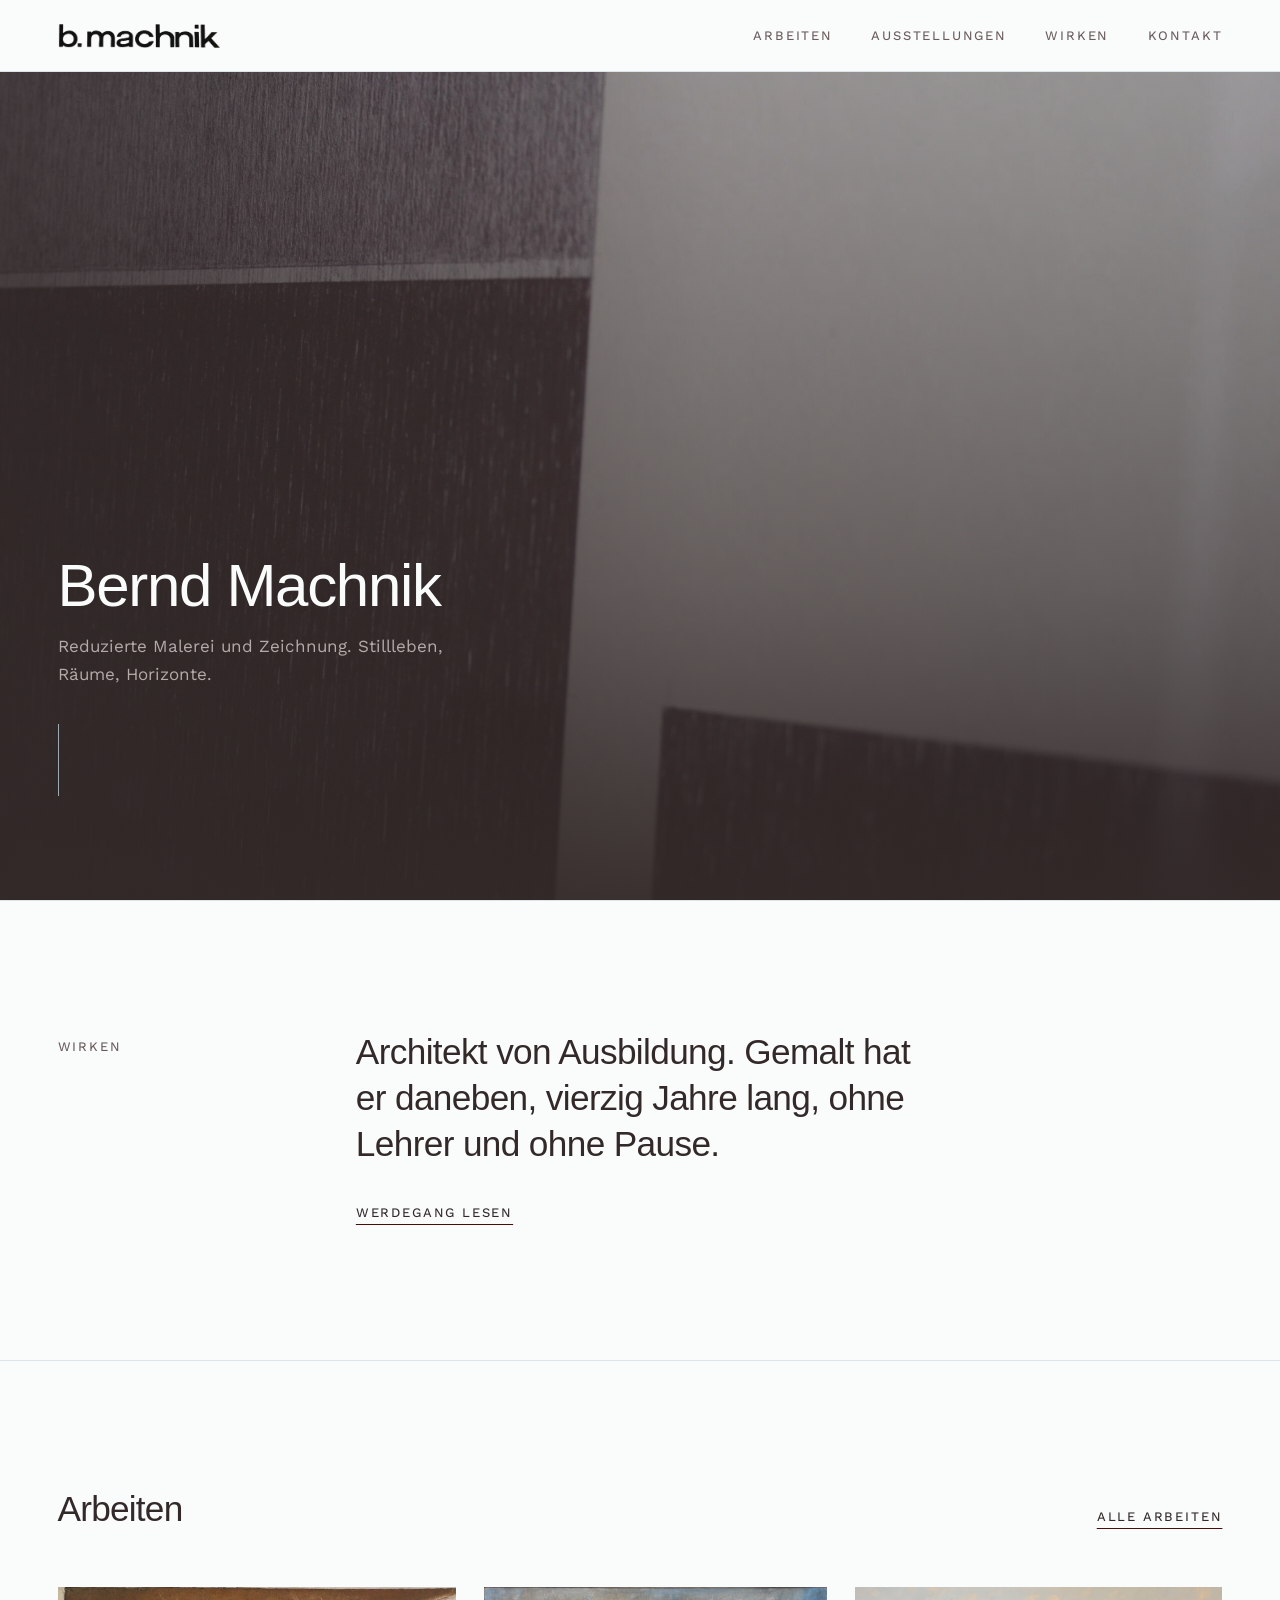
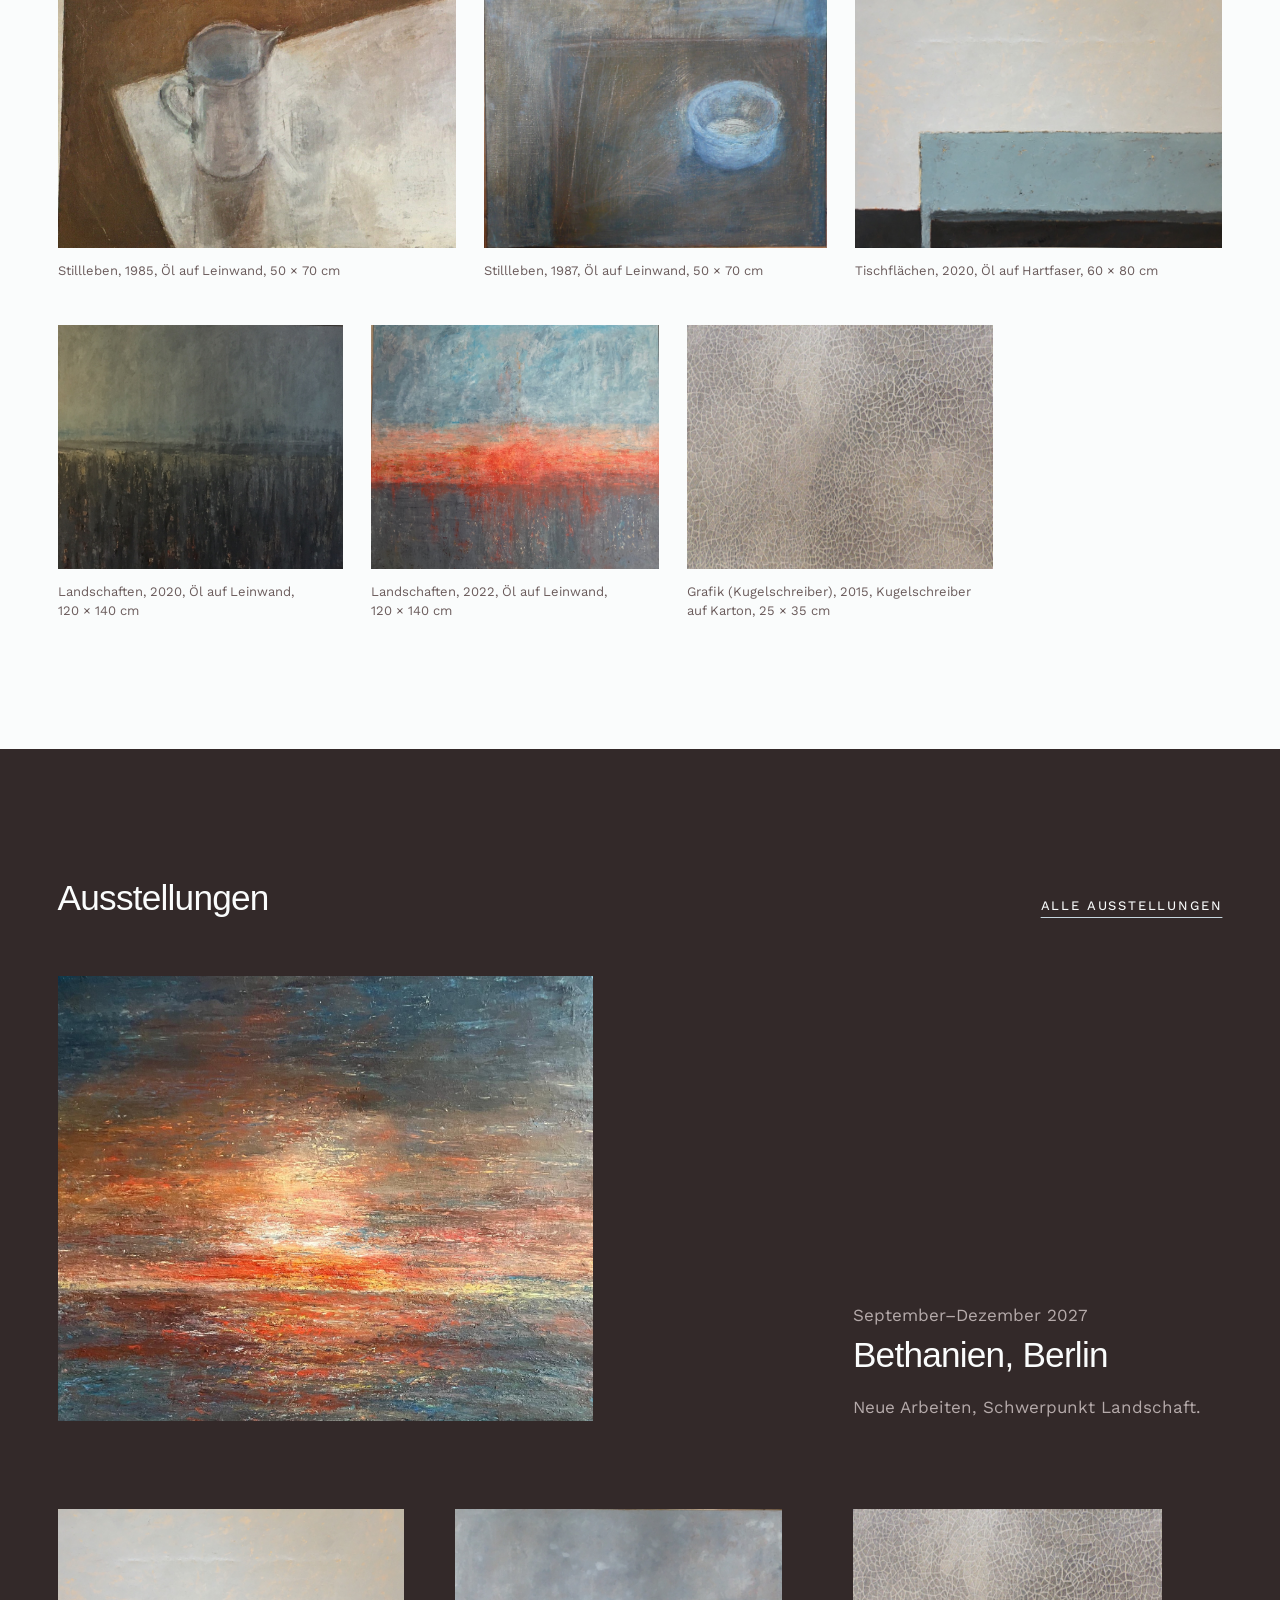
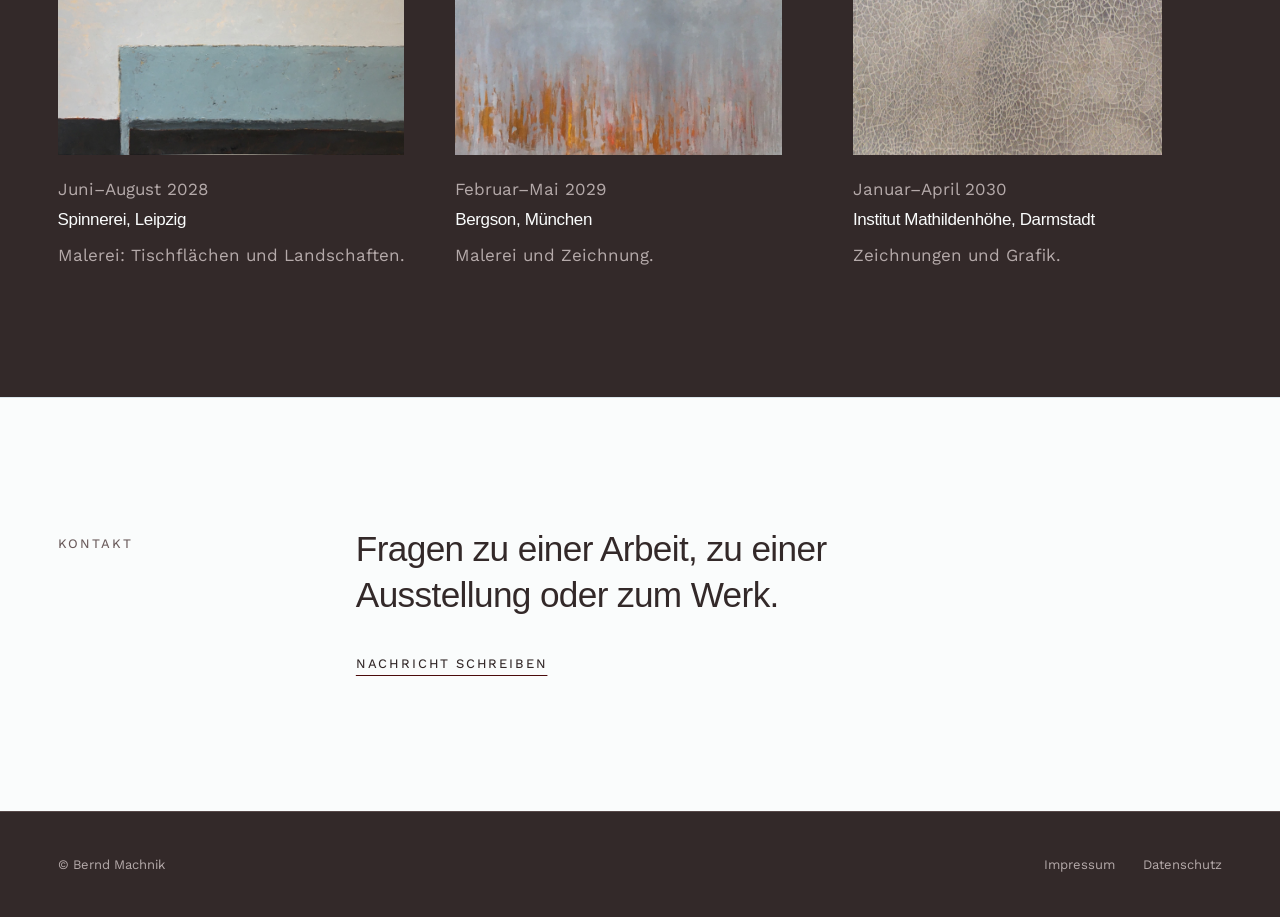
==== commit ef4484f0: "Icon Push auf Main" ====
--- a/bmachnik/index.html
+++ b/bmachnik/index.html
@@ -14,7 +14,9 @@
   <meta property="og:description" content="Stillleben, Tischflächen, Landschaften und Zeichnungen.">
   <meta property="og:url" content="https://berndmachnik.de/">
   <meta property="og:image" content="https://berndmachnik.de/bilder/seite/og.jpg">
+  <link rel="icon" href="favicon.ico" sizes="32x32">
   <link rel="icon" href="favicon.svg" type="image/svg+xml">
+  <link rel="apple-touch-icon" href="apple-touch-icon.png">
   <link rel="preload" href="fonts/work-sans-latin-wght-normal.woff2" as="font" type="font/woff2" crossorigin>
   <link rel="stylesheet" href="style.css">
   <script>document.documentElement.classList.add("js");</script>
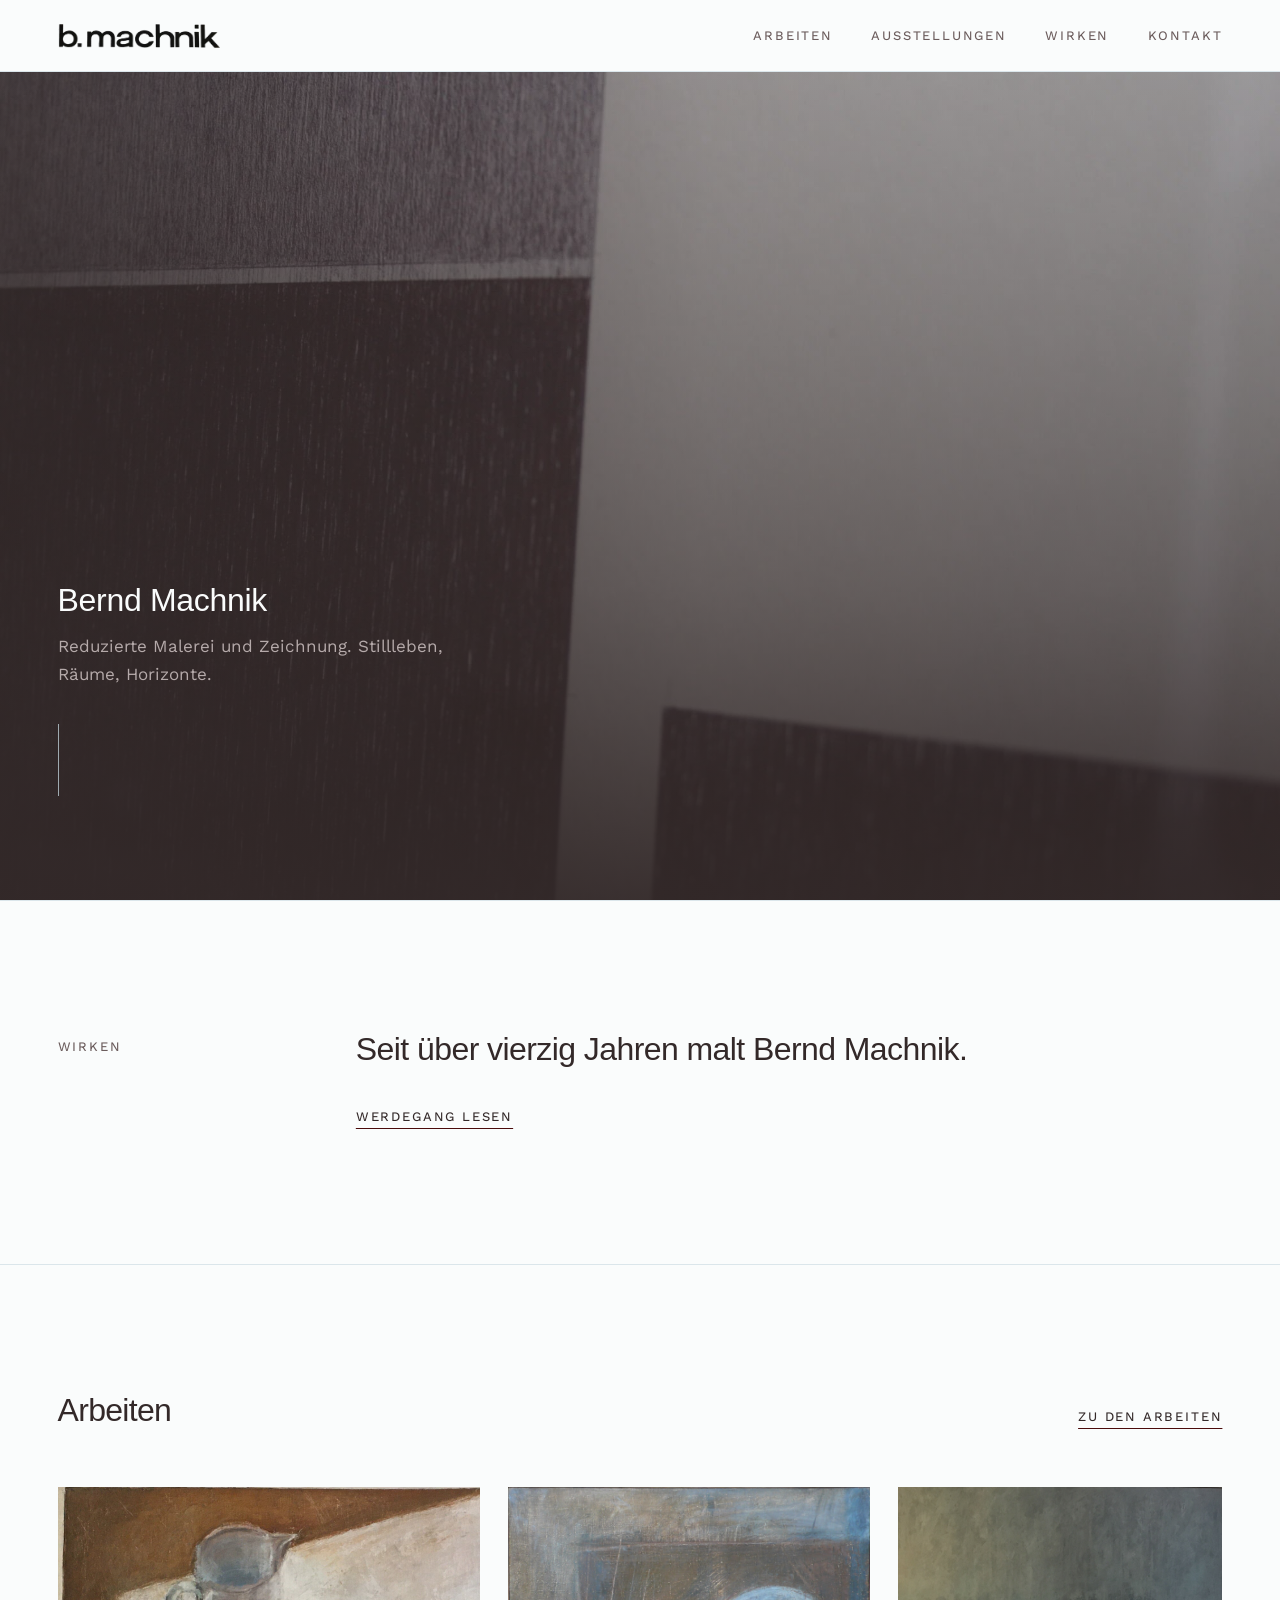
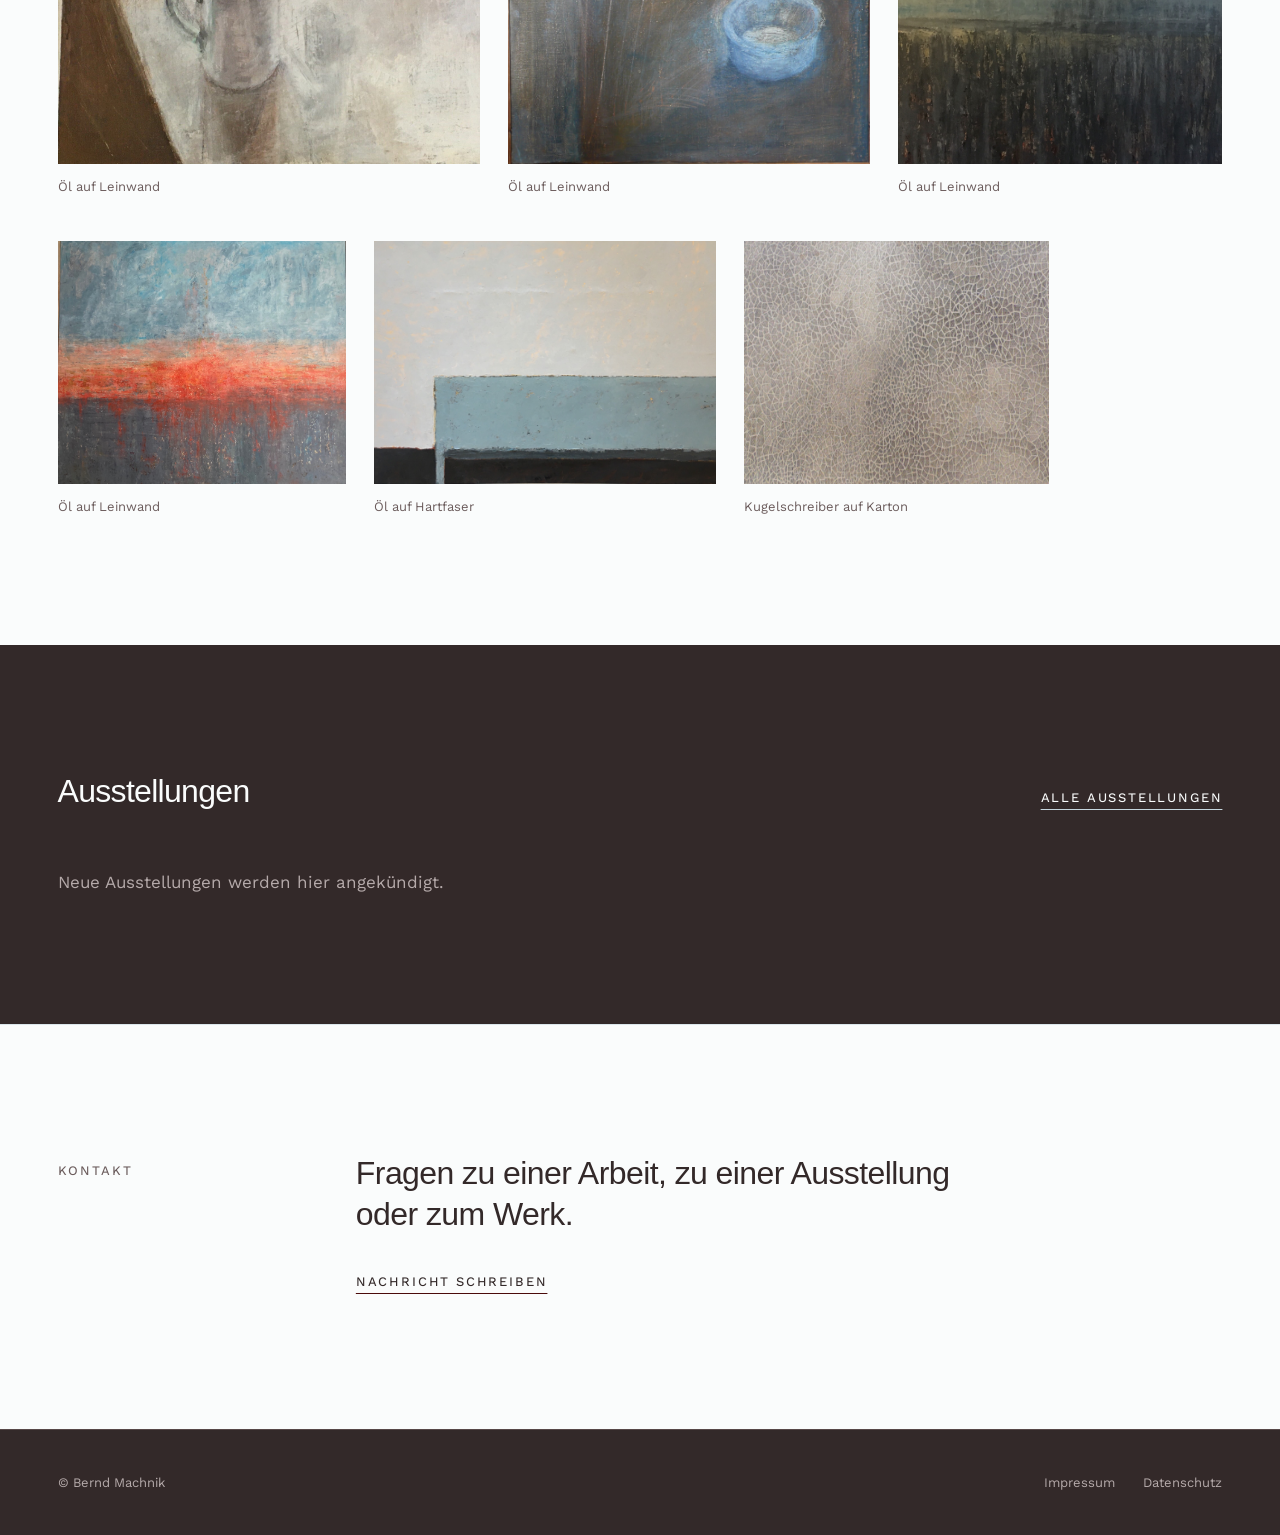
==== commit d9bfcd95: "Feedback Runde 2 31102026" ====
--- a/bmachnik/index.html
+++ b/bmachnik/index.html
@@ -4,14 +4,14 @@
   <meta charset="utf-8">
   <meta name="viewport" content="width=device-width, initial-scale=1">
   <title>Bernd Machnik – Malerei und Zeichnung</title>
-  <meta name="description" content="Bernd Machnik, Maler und Zeichner, Atelier in Wildau bei Berlin. Stillleben, Tischflächen, Landschaften und Zeichnungen mit dem Kugelschreiber.">
+  <meta name="description" content="Bernd Machnik, Maler und Zeichner, Atelier in Wildau bei Berlin. Stillleben, Landschaften und Zeichnungen.">
   <meta name="theme-color" content="#fafcfc">
   <link rel="canonical" href="https://berndmachnik.de/">
   <meta property="og:type" content="website">
   <meta property="og:locale" content="de_DE">
   <meta property="og:site_name" content="b.machnik">
   <meta property="og:title" content="Bernd Machnik – Malerei und Zeichnung">
-  <meta property="og:description" content="Stillleben, Tischflächen, Landschaften und Zeichnungen.">
+  <meta property="og:description" content="Stillleben, Landschaften und Zeichnungen.">
   <meta property="og:url" content="https://berndmachnik.de/">
   <meta property="og:image" content="https://berndmachnik.de/bilder/seite/og.jpg">
   <link rel="icon" href="favicon.ico" sizes="32x32">
@@ -71,7 +71,7 @@
       <div class="innen teaser">
         <h2 id="wirken-titel" class="etikett">Wirken</h2>
         <div class="teaser__inhalt">
-          <p class="teaser__satz">Architekt von Ausbildung. Gemalt hat er daneben, vierzig Jahre lang, ohne Lehrer und ohne Pause.</p>
+          <p class="teaser__satz">Seit über vierzig Jahren malt Bernd Machnik.</p>
           <a class="verweis" href="wirken.html">Werdegang lesen</a>
         </div>
       </div>
@@ -81,7 +81,7 @@
       <div class="innen">
         <div class="abschnitt__kopf">
           <h2 id="arbeiten-titel">Arbeiten</h2>
-          <a class="verweis" href="arbeiten.html">Alle Arbeiten</a>
+          <a class="verweis" href="arbeiten.html">Zu den Arbeiten</a>
         </div>
         <ul class="raster" data-start-werke></ul>
         <noscript><p class="hinweis">Die Werkauswahl wird mit JavaScript angezeigt.</p></noscript>
--- a/bmachnik/style.css
+++ b/bmachnik/style.css
@@ -52,8 +52,10 @@
   --schrift-text:  "Work Sans", -apple-system, "Segoe UI", Helvetica, Arial, sans-serif;
 
   /* Schriftgrößen */
-  --groesse-titel:     clamp(2.25rem, 1.55rem + 2.9vw, 3.75rem);
-  --groesse-abschnitt: clamp(1.5rem, 1.2rem + 1.25vw, 2.25rem);
+  /* Nur drei Größen auf der ganzen Seite: Titel (alle Überschriften und
+     hervorgehobenen Sätze), Text und Klein (Etiketten, Angaben, Menü). */
+  --groesse-titel:     clamp(1.5rem, 1.25rem + 1vw, 2rem);
+  --groesse-abschnitt: var(--groesse-titel);
   --groesse-text:      1.0625rem;
   --groesse-klein:     0.8125rem;
 
@@ -451,6 +453,8 @@
 
 .hero__text h1 {
   font-size: var(--groesse-titel);
+  font-weight: 400;
+  letter-spacing: -0.01em;
   margin-bottom: 0.8rem;
 }
 
@@ -519,7 +523,7 @@
 }
 
 .teaser__satz {
-  max-width: 30ch;
+  max-width: 36ch;
   margin-bottom: 1.75rem;
   font-family: var(--schrift-titel);
   font-size: var(--groesse-abschnitt);
@@ -557,6 +561,10 @@
   color: var(--text-leise);
 }
 
+.seitenkopf .zitat {
+  margin: clamp(2rem, 4vw, 3rem) 0 0;
+}
+
 /* Werkraster: bündige Zeilen ------------------------------------------------
    Jedes Werk bekommt --r (Breite / Höhe). Breite wächst proportional zu --r,
    dadurch haben alle Bilder einer Zeile dieselbe Höhe. Nichts wird beschnitten. */
@@ -606,6 +614,41 @@
   font-size: var(--groesse-klein);
   line-height: 1.5;
   color: var(--text-leise);
+}
+
+.werk__angabe span {
+  display: block;
+}
+
+/* Nur die drei Grafiken mit Namen haben einen Titel */
+.werk__titel {
+  color: var(--text);
+}
+
+/* Hinweis bei Werken, die nicht mehr zu haben sind: kleiner Punkt und ein Wort.
+   Das Bild selbst bleibt unverändert. Die Wörter stehen in daten.js (STATUS). */
+.werk__status {
+  display: inline-flex;
+  align-items: center;
+  gap: 0.55em;
+}
+
+.werk__status::before {
+  content: "";
+  flex: none;
+  width: 0.5em;
+  height: 0.5em;
+  border-radius: 50%;
+  background: var(--ton);
+}
+
+.werk__angabe .werk__status {
+  display: flex;
+  margin-top: 0.15rem;
+}
+
+.lightbox__angabe .werk__status {
+  margin-left: 1.25rem;
 }
 
 @media (hover: hover) {
@@ -1082,7 +1125,8 @@
 
 .rechtstext h2 {
   margin: 3rem 0 0.75rem;
-  font-size: 1.375rem;
+  font-size: var(--groesse-text);
+  font-weight: 560;
 }
 
 .rechtstext h3 {
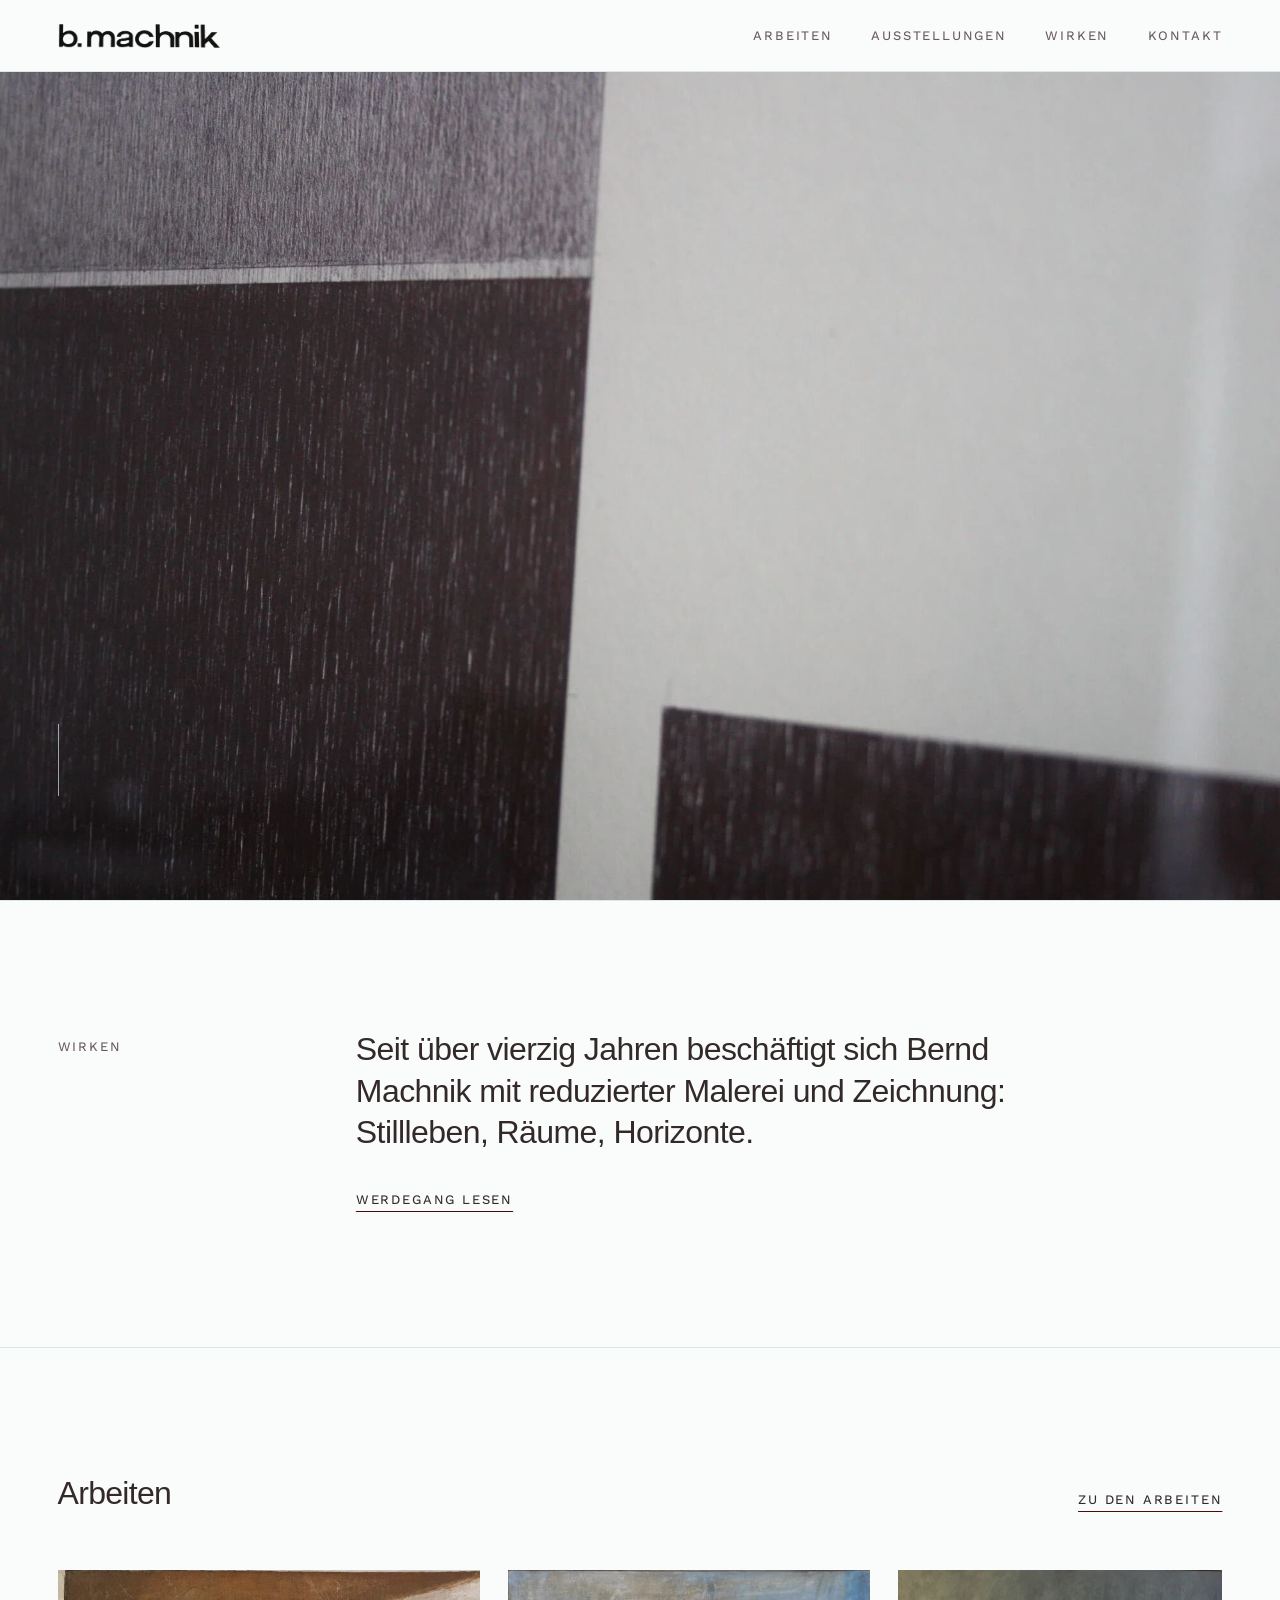
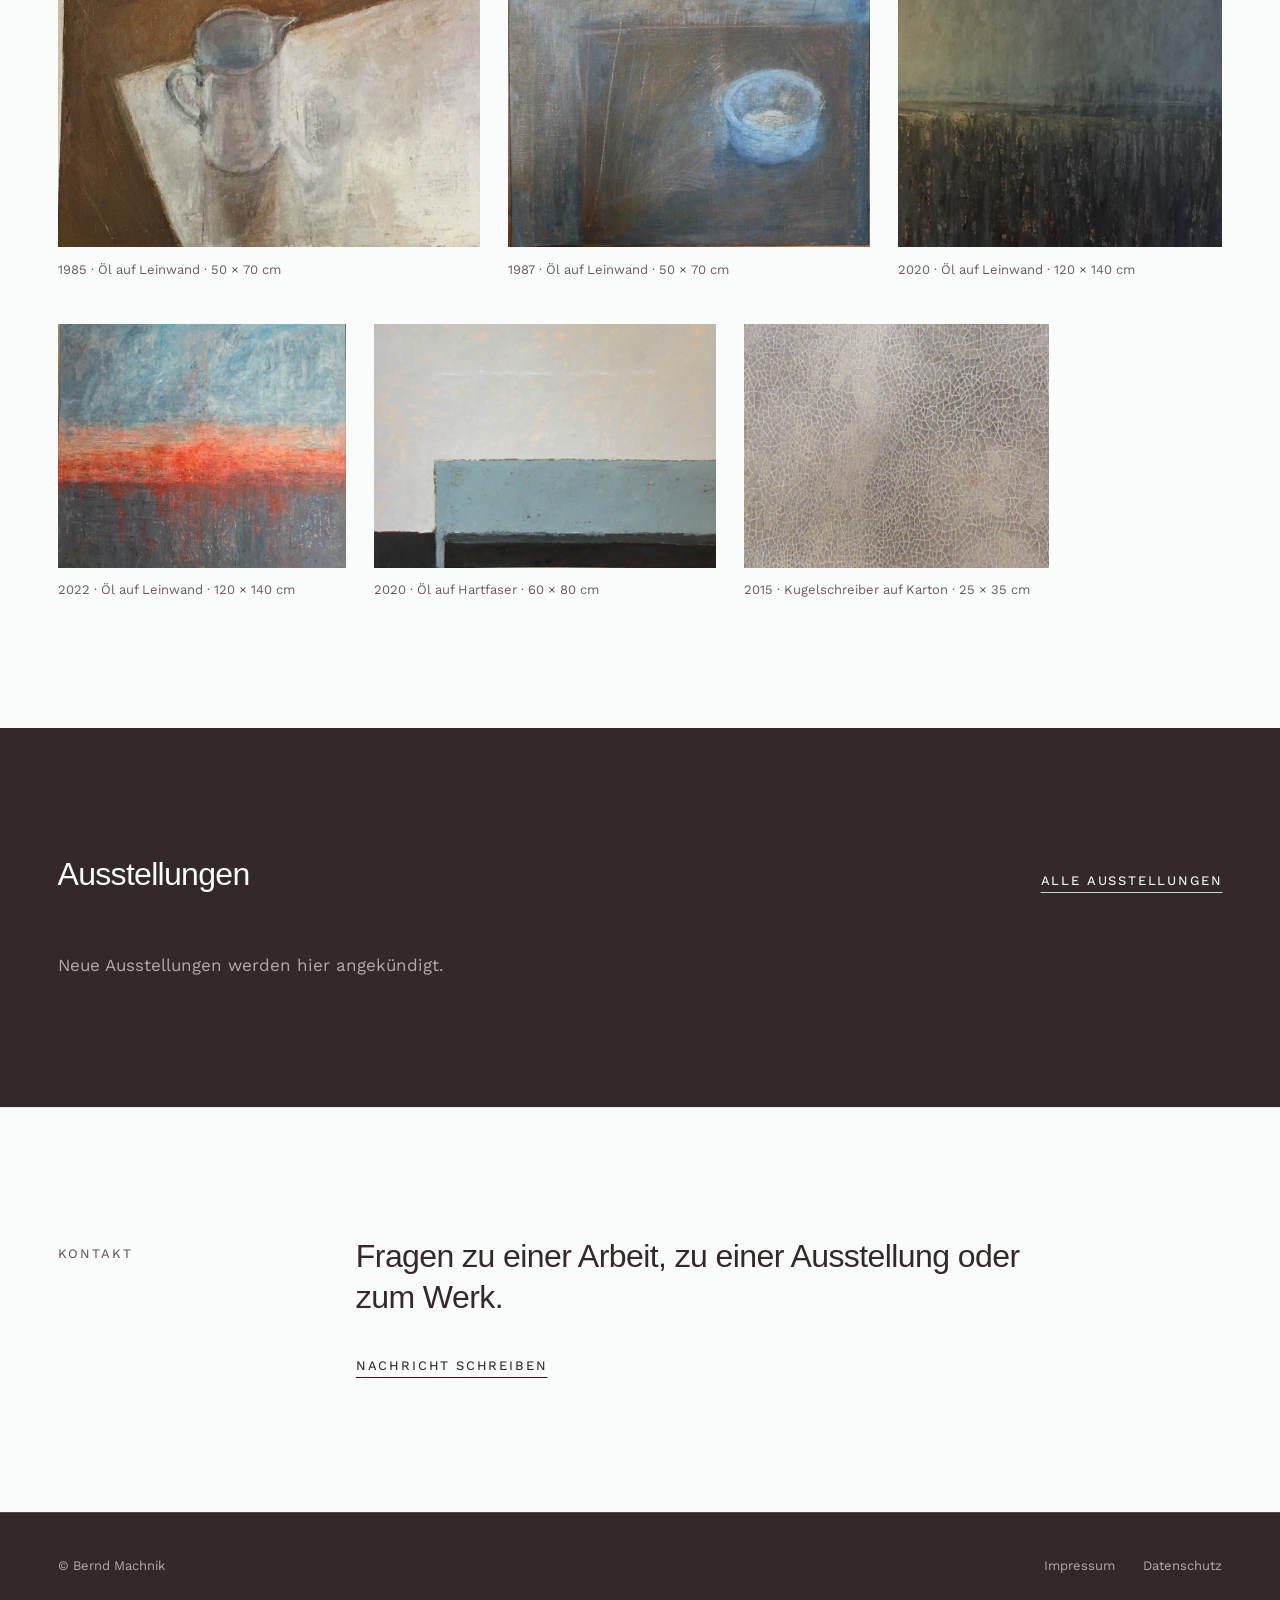
==== commit 2f005ea2: "Startseite, SEO" ====
--- a/bmachnik/index.html
+++ b/bmachnik/index.html
@@ -3,17 +3,74 @@
 <head>
   <meta charset="utf-8">
   <meta name="viewport" content="width=device-width, initial-scale=1">
-  <title>Bernd Machnik – Malerei und Zeichnung</title>
-  <meta name="description" content="Bernd Machnik, Maler und Zeichner, Atelier in Wildau bei Berlin. Stillleben, Landschaften und Zeichnungen.">
+  <title>Bernd Machnik – Maler und Zeichner, Wildau bei Berlin</title>
+  <meta name="description" content="Bernd Machnik, Maler und Zeichner. Seit über vierzig Jahren reduzierte Malerei und Zeichnung: Stillleben, Räume, Horizonte. Atelier in Wildau bei Berlin.">
   <meta name="theme-color" content="#fafcfc">
+  <meta name="robots" content="index, follow, max-image-preview:large">
   <link rel="canonical" href="https://berndmachnik.de/">
   <meta property="og:type" content="website">
   <meta property="og:locale" content="de_DE">
   <meta property="og:site_name" content="b.machnik">
-  <meta property="og:title" content="Bernd Machnik – Malerei und Zeichnung">
-  <meta property="og:description" content="Stillleben, Landschaften und Zeichnungen.">
+  <meta property="og:title" content="Bernd Machnik – Maler und Zeichner">
+  <meta property="og:description" content="Reduzierte Malerei und Zeichnung: Stillleben, Räume, Horizonte.">
   <meta property="og:url" content="https://berndmachnik.de/">
   <meta property="og:image" content="https://berndmachnik.de/bilder/seite/og.jpg">
+  <meta name="twitter:card" content="summary_large_image">
+  <script type="application/ld+json">
+{
+  "@context": "https://schema.org",
+  "@graph": [
+    {
+      "@type": "WebSite",
+      "@id": "https://berndmachnik.de/#website",
+      "url": "https://berndmachnik.de/",
+      "name": "Bernd Machnik",
+      "alternateName": [
+        "b.machnik",
+        "Bernd Machnik Maler"
+      ],
+      "inLanguage": "de",
+      "publisher": {
+        "@id": "https://berndmachnik.de/#person"
+      }
+    },
+    {
+      "@type": "Person",
+      "@id": "https://berndmachnik.de/#person",
+      "name": "Bernd Machnik",
+      "url": "https://berndmachnik.de/",
+      "jobTitle": "Maler und Zeichner",
+      "description": "Maler und Zeichner. Reduzierte Malerei und Zeichnung: Stillleben, Räume, Horizonte. Atelier in Wildau bei Berlin.",
+      "image": "https://berndmachnik.de/bilder/seite/portrait.jpg",
+      "workLocation": {
+        "@type": "Place",
+        "address": {
+          "@type": "PostalAddress",
+          "addressLocality": "Wildau",
+          "addressRegion": "Brandenburg",
+          "addressCountry": "DE"
+        }
+      },
+      "alumniOf": [
+        {
+          "@type": "CollegeOrUniversity",
+          "name": "Kunsthochschule Berlin-Weißensee"
+        },
+        {
+          "@type": "CollegeOrUniversity",
+          "name": "Ingenieurhochschule Cottbus"
+        }
+      ],
+      "knowsAbout": [
+        "Malerei",
+        "Zeichnung",
+        "Stillleben",
+        "Landschaftsmalerei"
+      ]
+    }
+  ]
+}
+  </script>
   <link rel="icon" href="favicon.ico" sizes="32x32">
   <link rel="icon" href="favicon.svg" type="image/svg+xml">
   <link rel="apple-touch-icon" href="apple-touch-icon.png">
@@ -59,10 +116,8 @@
   <main id="inhalt">
     <section class="hero dunkel" aria-labelledby="hero-titel">
       <div class="hero__buehne" data-hero aria-hidden="true"></div>
-      <div class="hero__schleier" aria-hidden="true"></div>
       <div class="innen hero__text">
-        <h1 id="hero-titel">Bernd Machnik</h1>
-        <p class="hero__zeile">Reduzierte Malerei und Zeichnung. Stillleben, Räume, Horizonte.</p>
+        <h1 id="hero-titel" class="unsichtbar">Bernd Machnik – Malerei und Zeichnung</h1>
         <span class="hero__strich" aria-hidden="true"></span>
       </div>
     </section>
@@ -71,7 +126,7 @@
       <div class="innen teaser">
         <h2 id="wirken-titel" class="etikett">Wirken</h2>
         <div class="teaser__inhalt">
-          <p class="teaser__satz">Seit über vierzig Jahren malt Bernd Machnik.</p>
+          <p class="teaser__satz">Seit über vierzig Jahren beschäftigt sich Bernd Machnik mit reduzierter Malerei und Zeichnung: Stillleben, Räume, Horizonte.</p>
           <a class="verweis" href="wirken.html">Werdegang lesen</a>
         </div>
       </div>
--- a/bmachnik/style.css
+++ b/bmachnik/style.css
@@ -426,26 +426,6 @@
   opacity: 1;
 }
 
-/* Schleier, damit die Schrift auf jedem Bild lesbar bleibt.
-   Zwei Verläufe: von unten und von links, dort steht die Schrift. */
-.hero__schleier {
-  position: absolute;
-  inset: 0;
-  background:
-    linear-gradient(
-      to top,
-      color-mix(in srgb, var(--dunkel) 93%, transparent) 0%,
-      color-mix(in srgb, var(--dunkel) 62%, transparent) 38%,
-      color-mix(in srgb, var(--dunkel) 25%, transparent) 100%
-    ),
-    linear-gradient(
-      to right,
-      color-mix(in srgb, var(--dunkel) 62%, transparent) 0%,
-      color-mix(in srgb, var(--dunkel) 10%, transparent) 55%,
-      transparent 100%
-    );
-}
-
 .hero__text {
   position: relative;
   width: 100%;
@@ -456,12 +436,6 @@
   font-weight: 400;
   letter-spacing: -0.01em;
   margin-bottom: 0.8rem;
-}
-
-.hero__zeile {
-  max-width: 38ch;
-  margin-bottom: clamp(1.5rem, 3vw, 2.25rem);
-  color: var(--text-leise);
 }
 
 /* Der Strich, der früher unter „Scrollen“ stand — bleibt als Gestaltungselement */
@@ -523,7 +497,7 @@
 }
 
 .teaser__satz {
-  max-width: 36ch;
+  max-width: 40ch;
   margin-bottom: 1.75rem;
   font-family: var(--schrift-titel);
   font-size: var(--groesse-abschnitt);
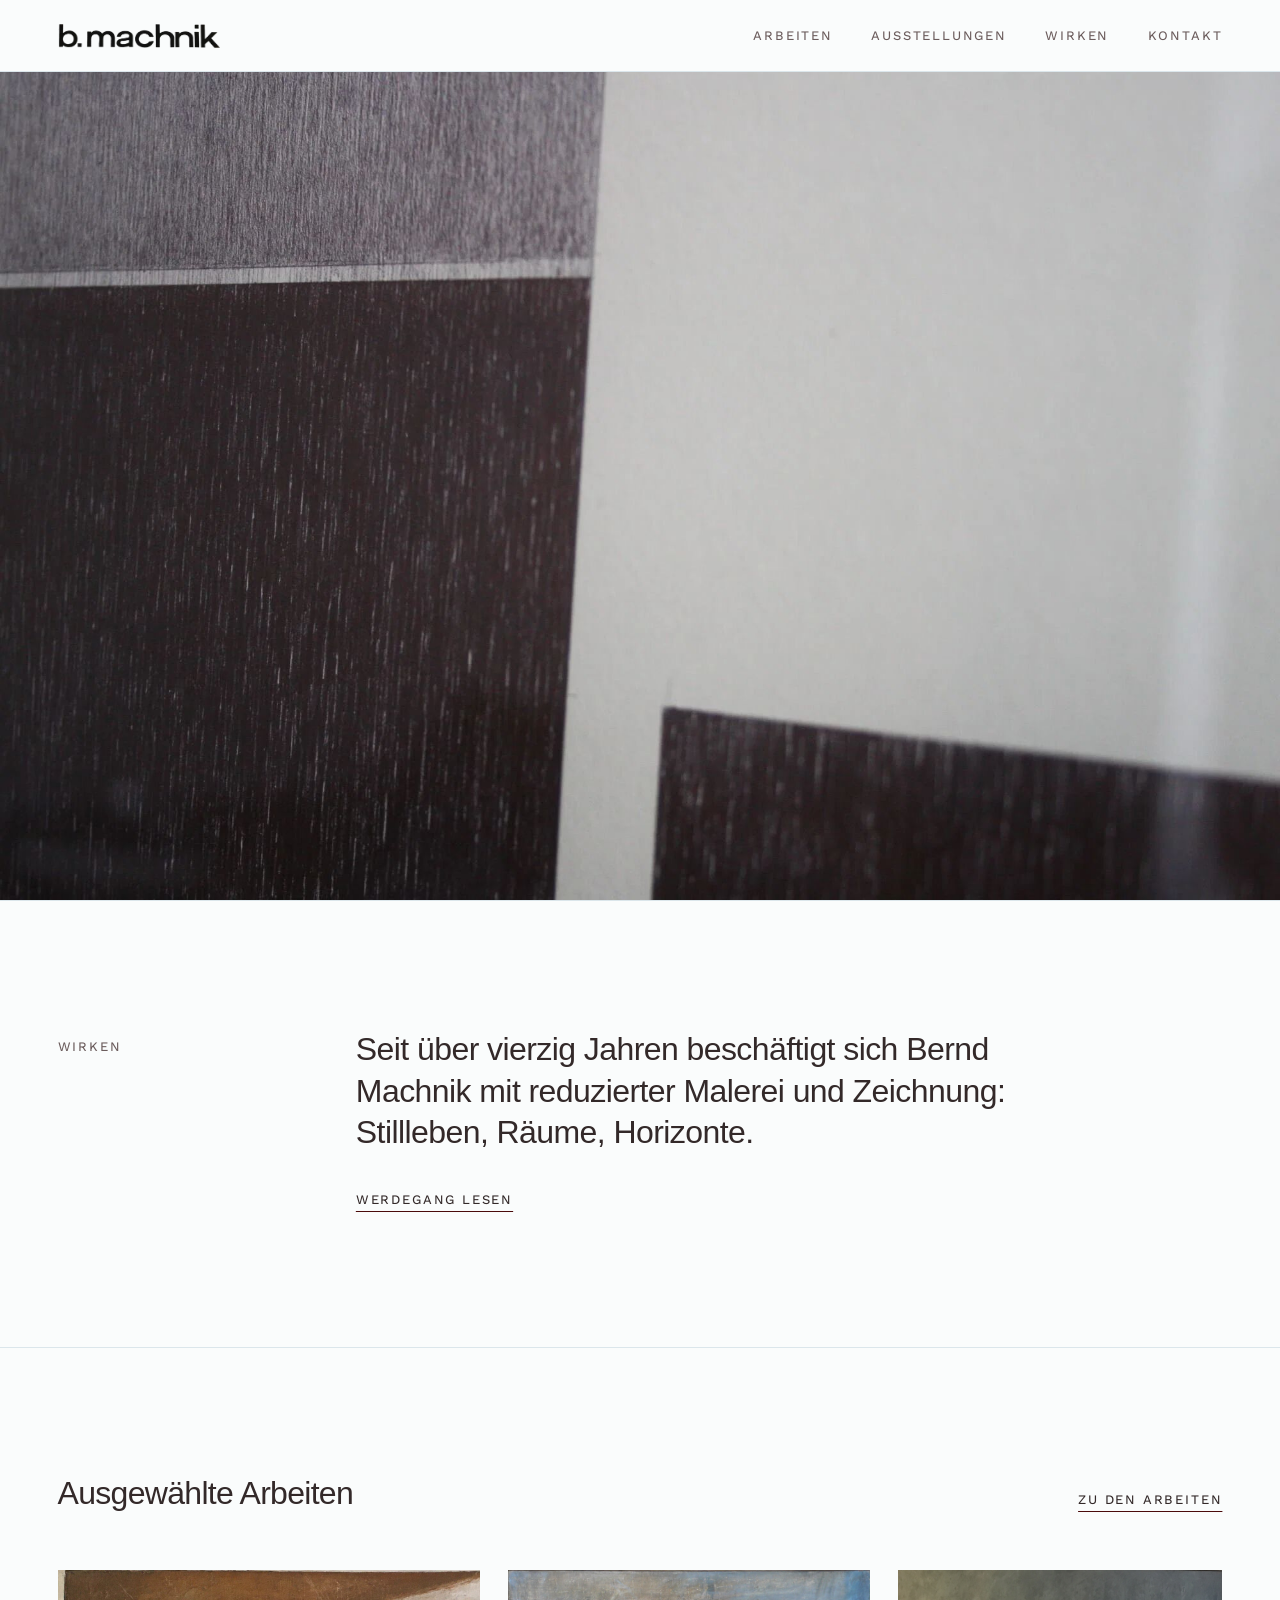
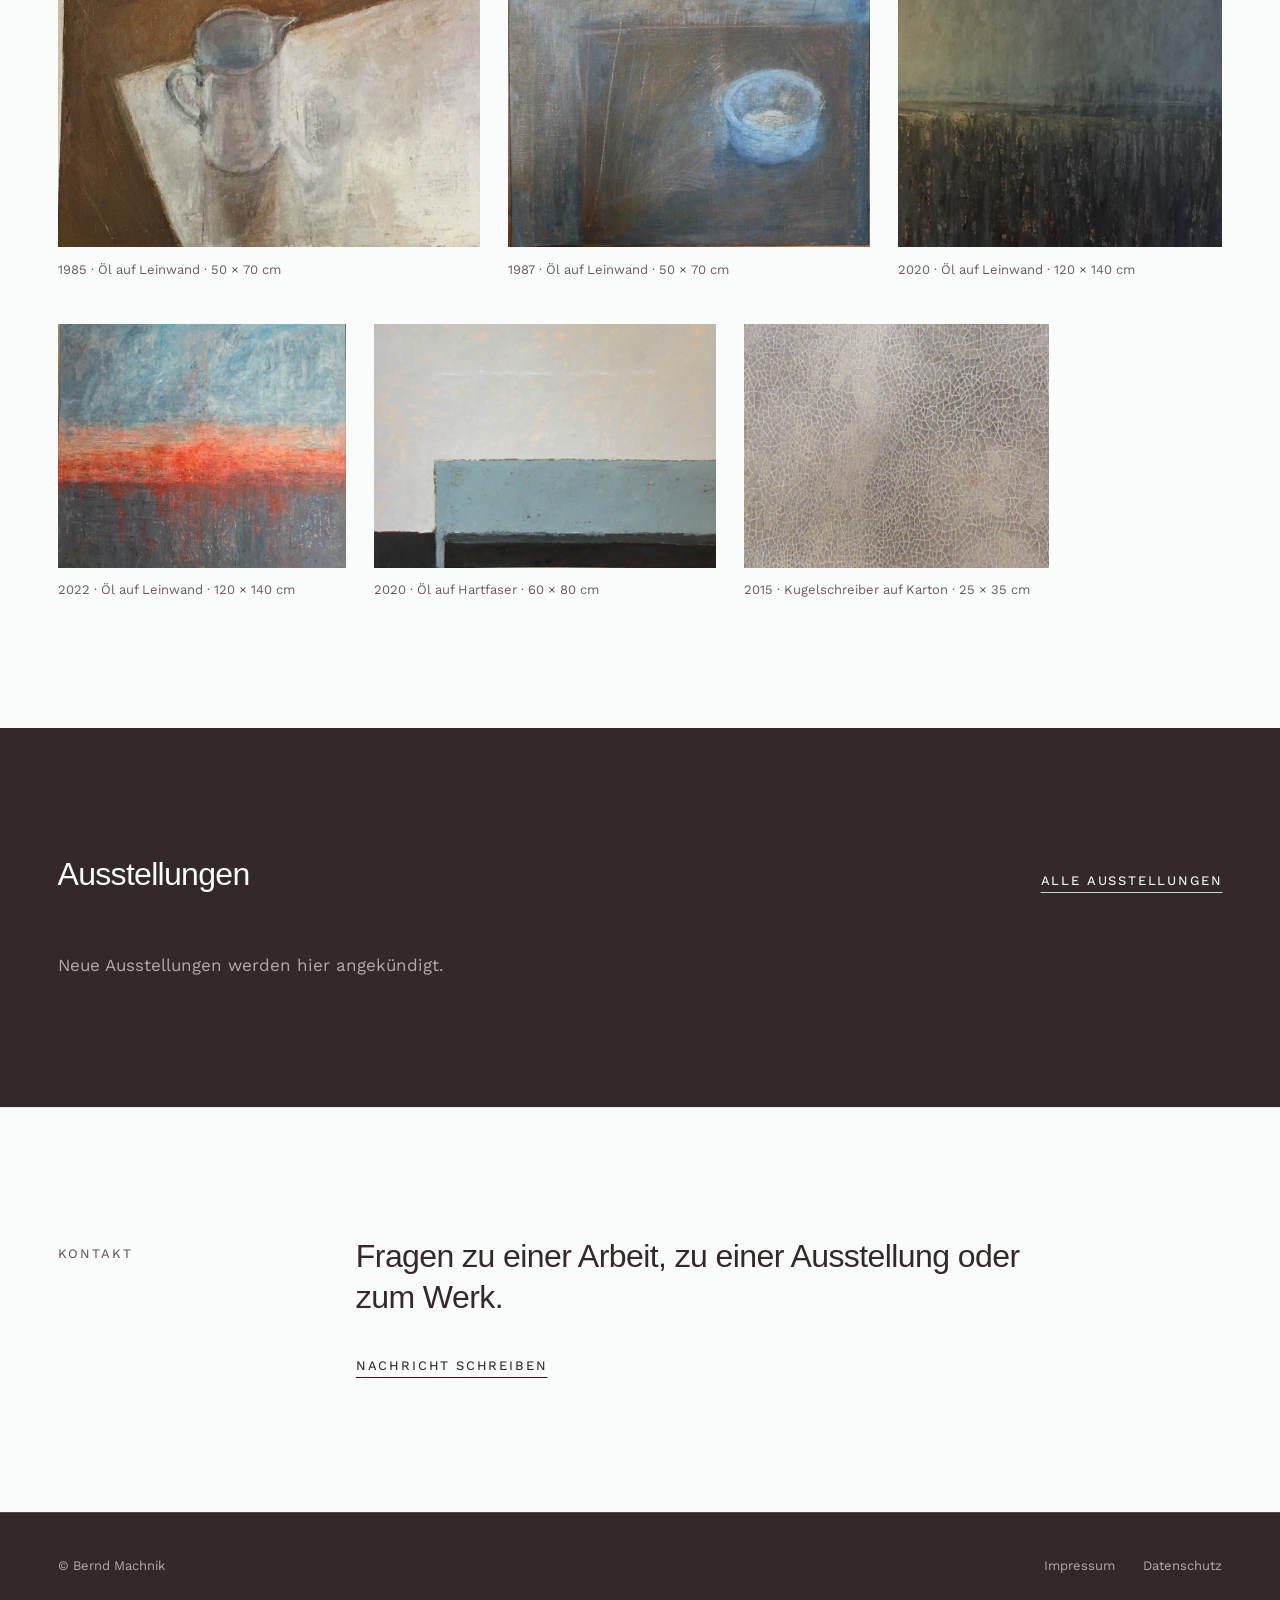
==== commit ee5a7c41: "31102026" ====
--- a/bmachnik/index.html
+++ b/bmachnik/index.html
@@ -118,7 +118,6 @@
       <div class="hero__buehne" data-hero aria-hidden="true"></div>
       <div class="innen hero__text">
         <h1 id="hero-titel" class="unsichtbar">Bernd Machnik – Malerei und Zeichnung</h1>
-        <span class="hero__strich" aria-hidden="true"></span>
       </div>
     </section>
 
@@ -135,7 +134,7 @@
     <section class="abschnitt" aria-labelledby="arbeiten-titel">
       <div class="innen">
         <div class="abschnitt__kopf">
-          <h2 id="arbeiten-titel">Arbeiten</h2>
+          <h2 id="arbeiten-titel">Ausgewählte Arbeiten</h2>
           <a class="verweis" href="arbeiten.html">Zu den Arbeiten</a>
         </div>
         <ul class="raster" data-start-werke></ul>
--- a/bmachnik/style.css
+++ b/bmachnik/style.css
@@ -436,15 +436,6 @@
   font-weight: 400;
   letter-spacing: -0.01em;
   margin-bottom: 0.8rem;
-}
-
-/* Der Strich, der früher unter „Scrollen“ stand — bleibt als Gestaltungselement */
-.hero__strich {
-  display: block;
-  width: 1px;
-  height: clamp(2.5rem, 6vw, 4.5rem);
-  background: var(--ton);
-  opacity: 0.75;
 }
 
 @media (prefers-reduced-motion: reduce) {
